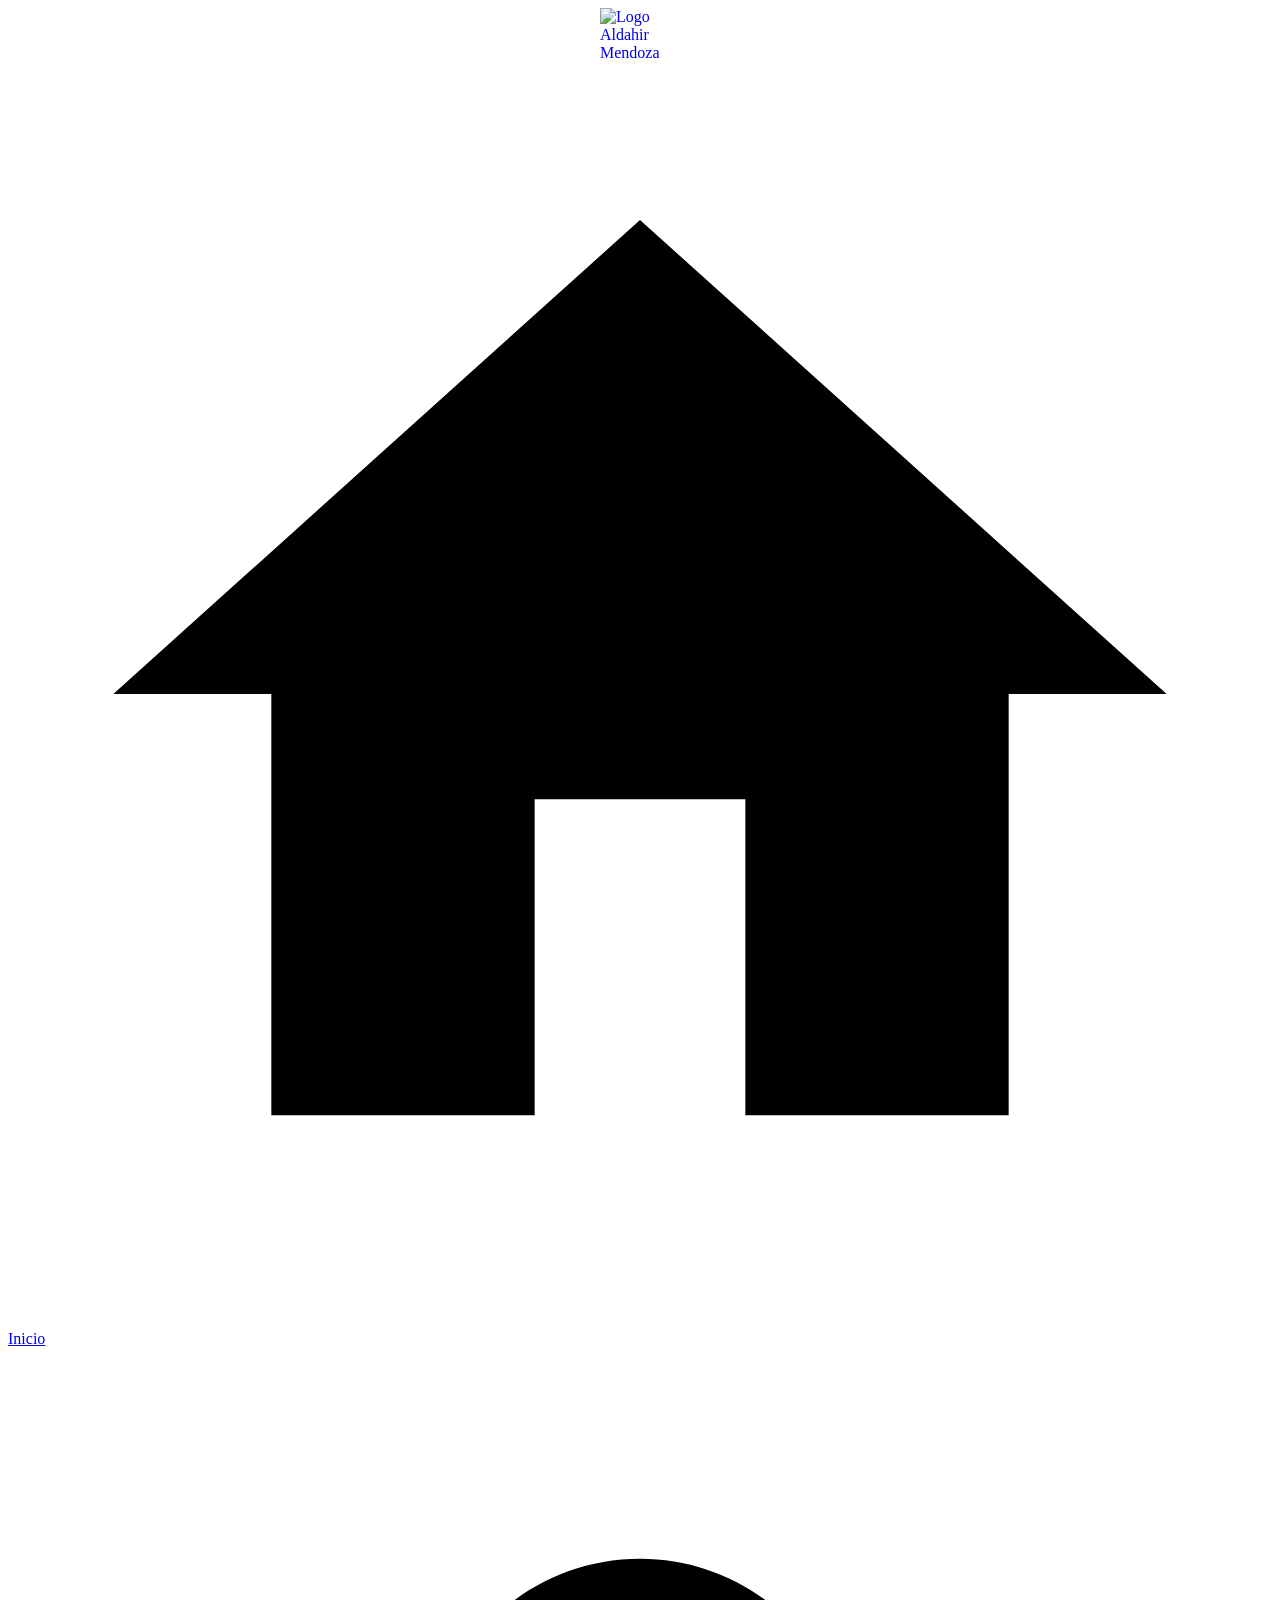
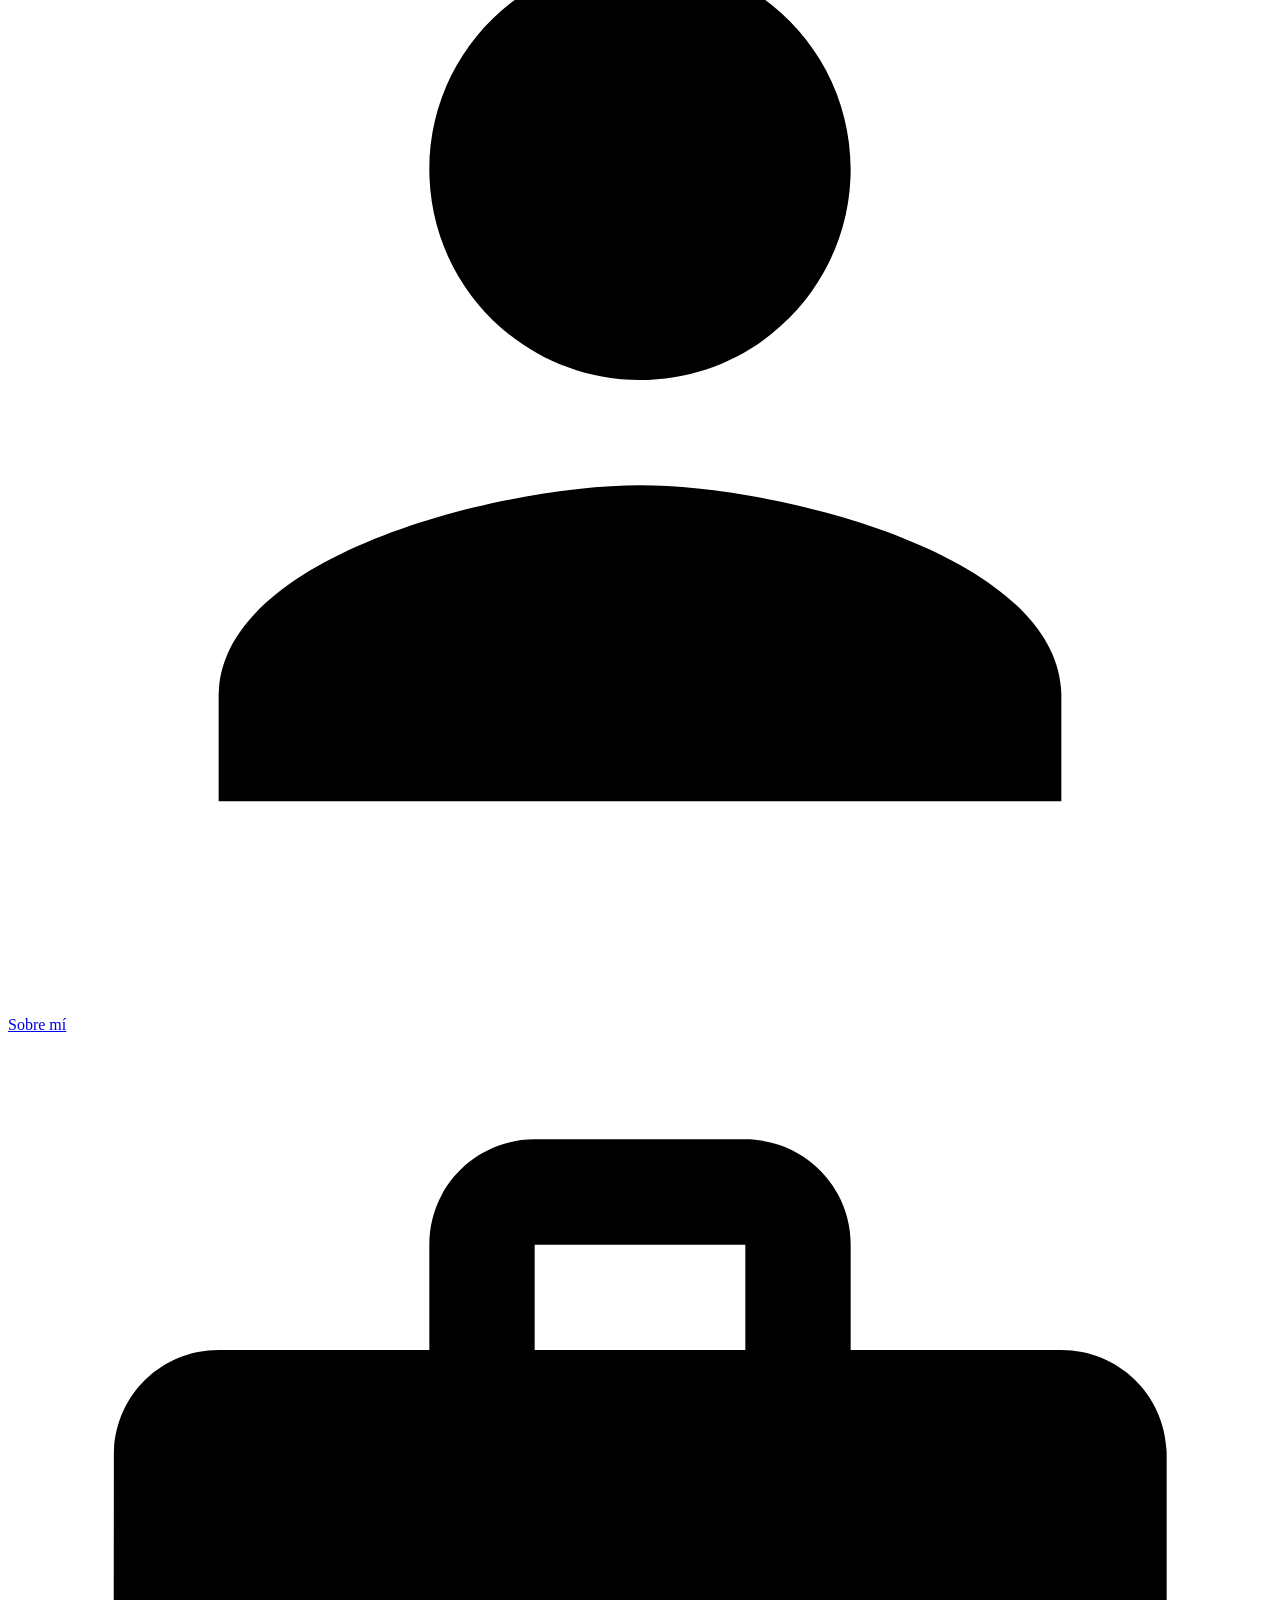
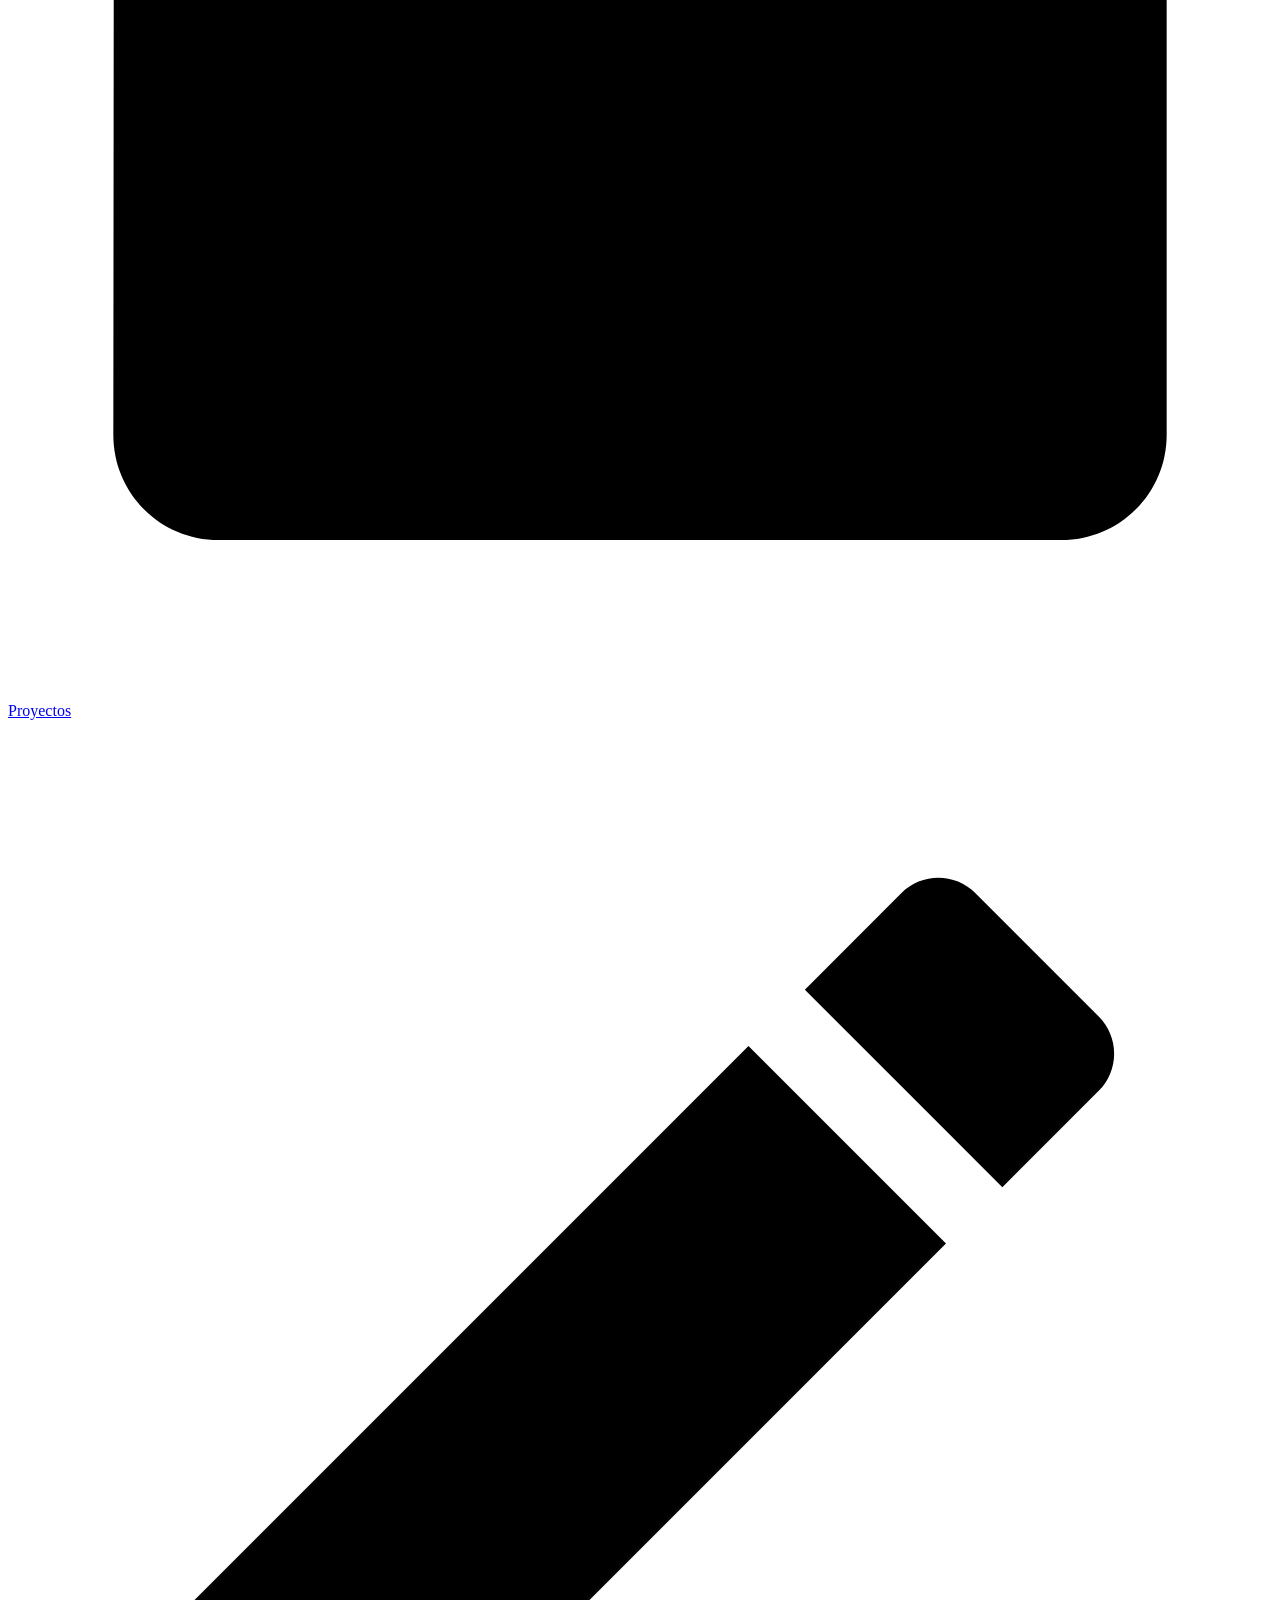
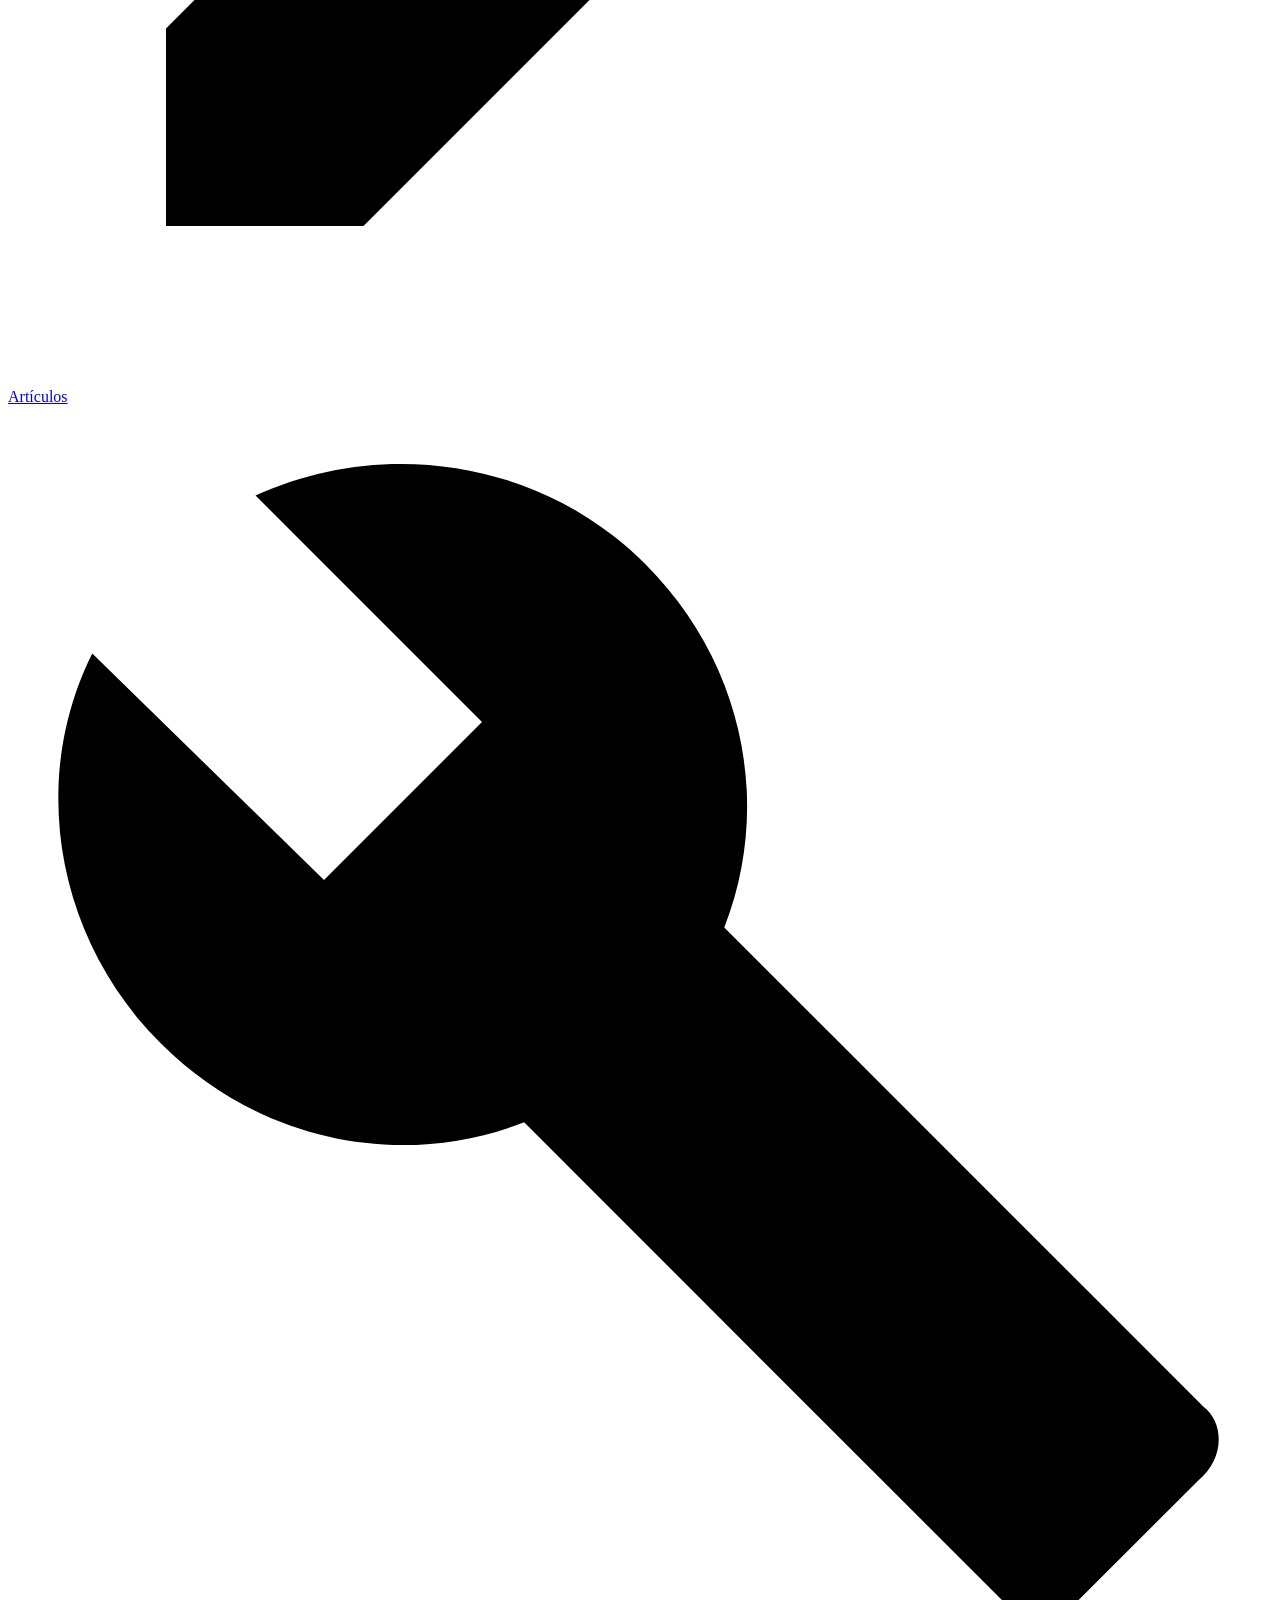
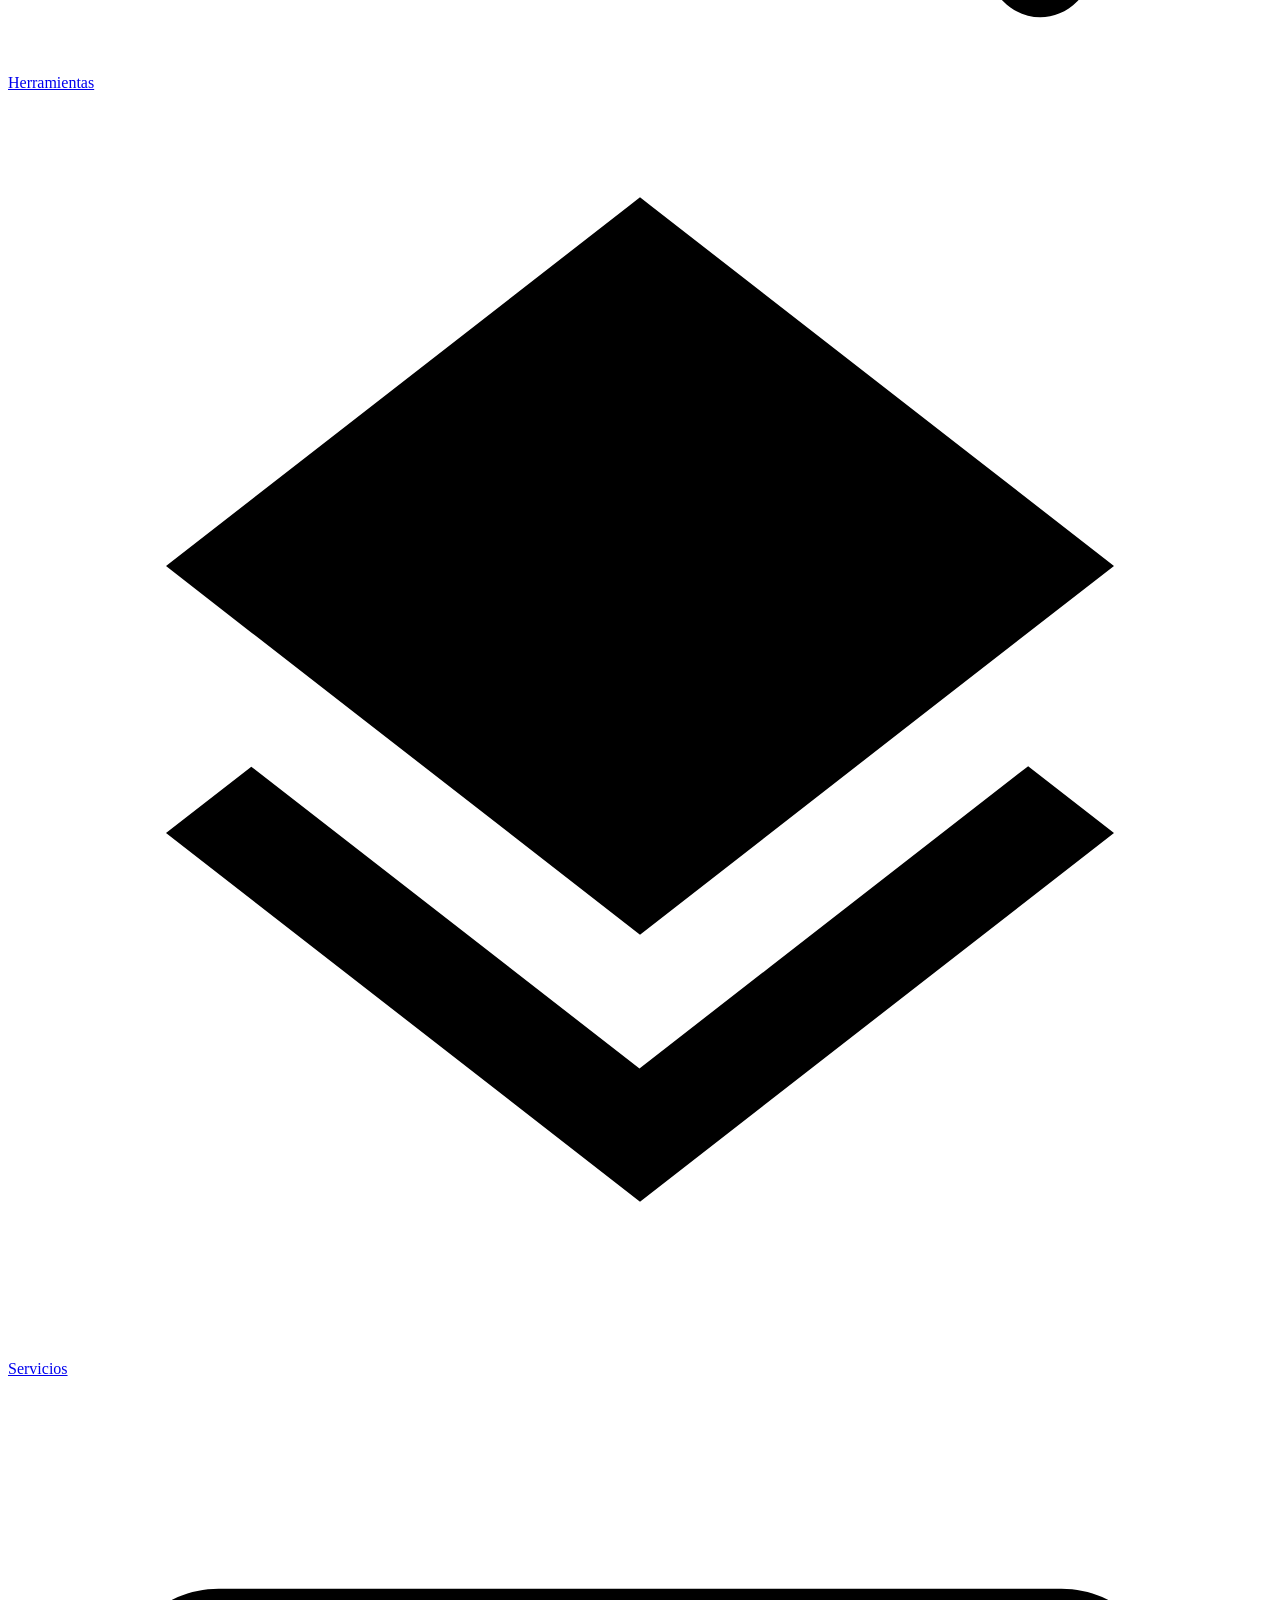
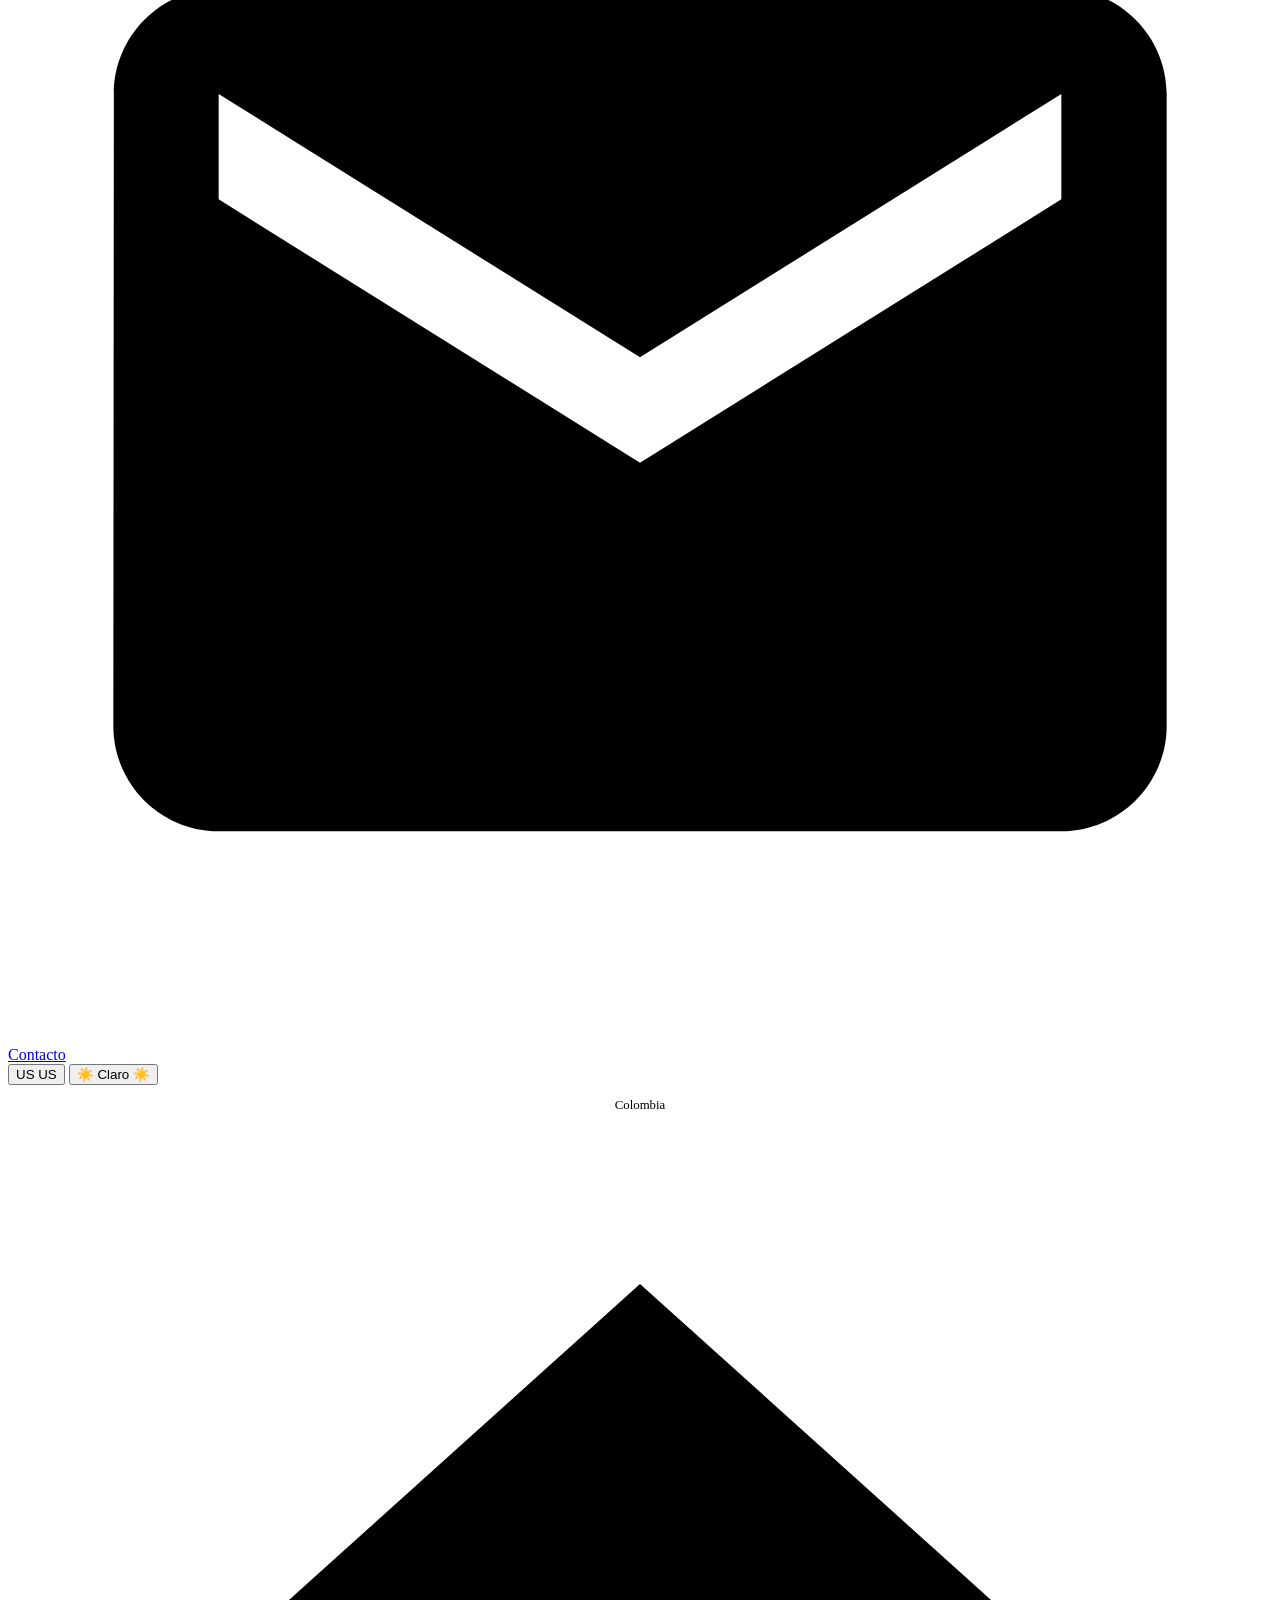
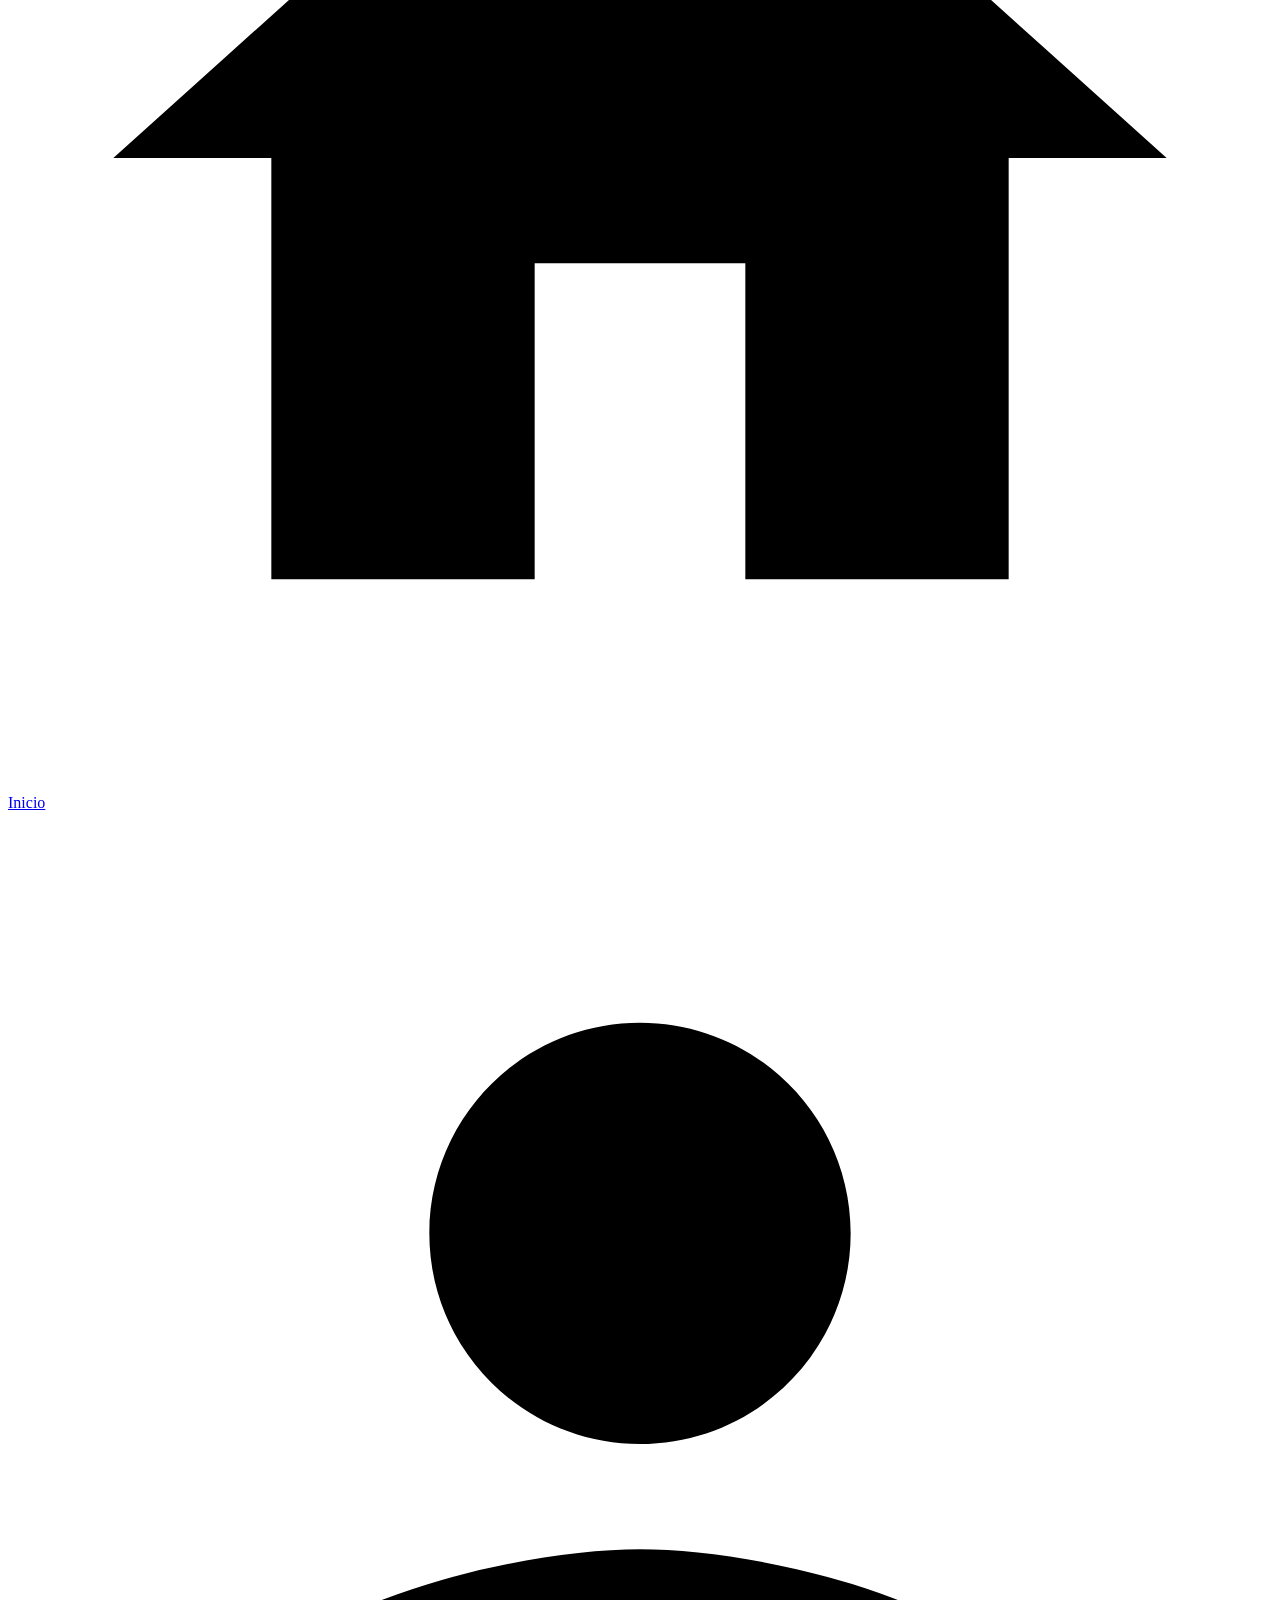
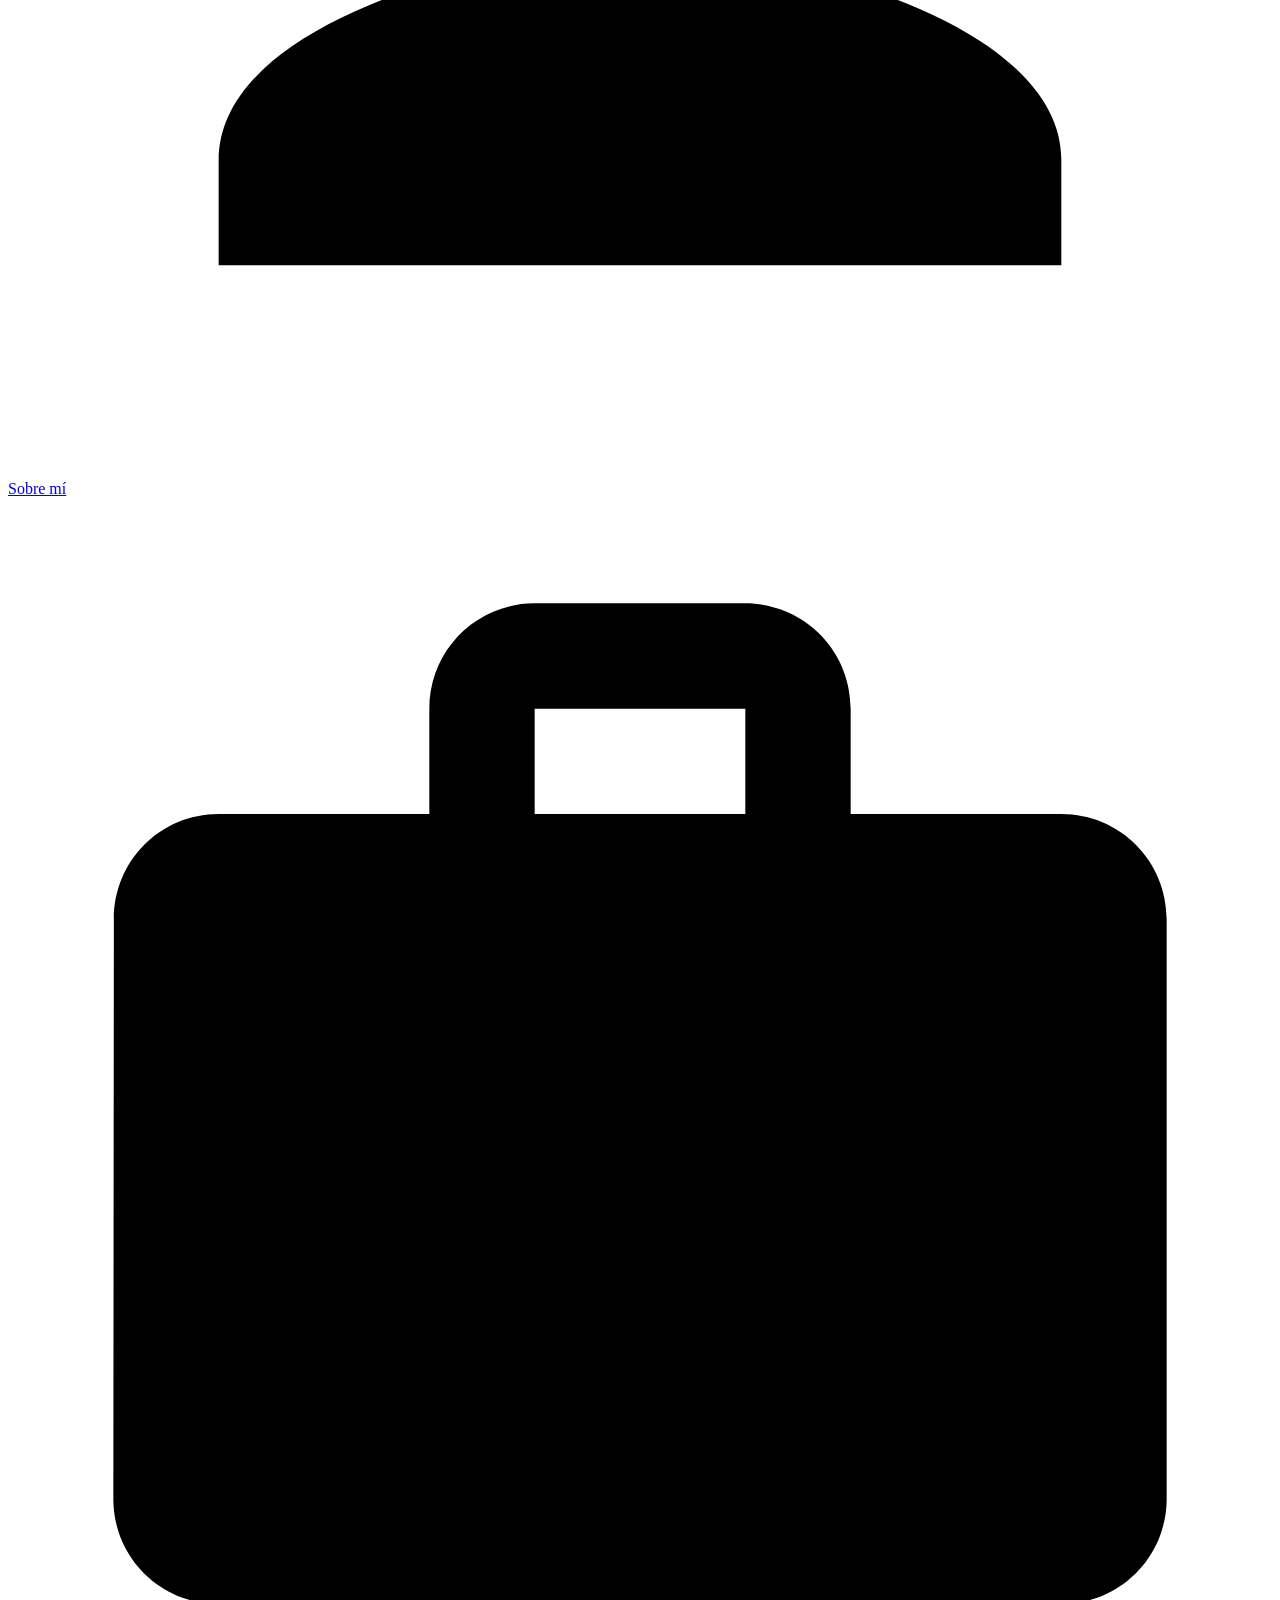
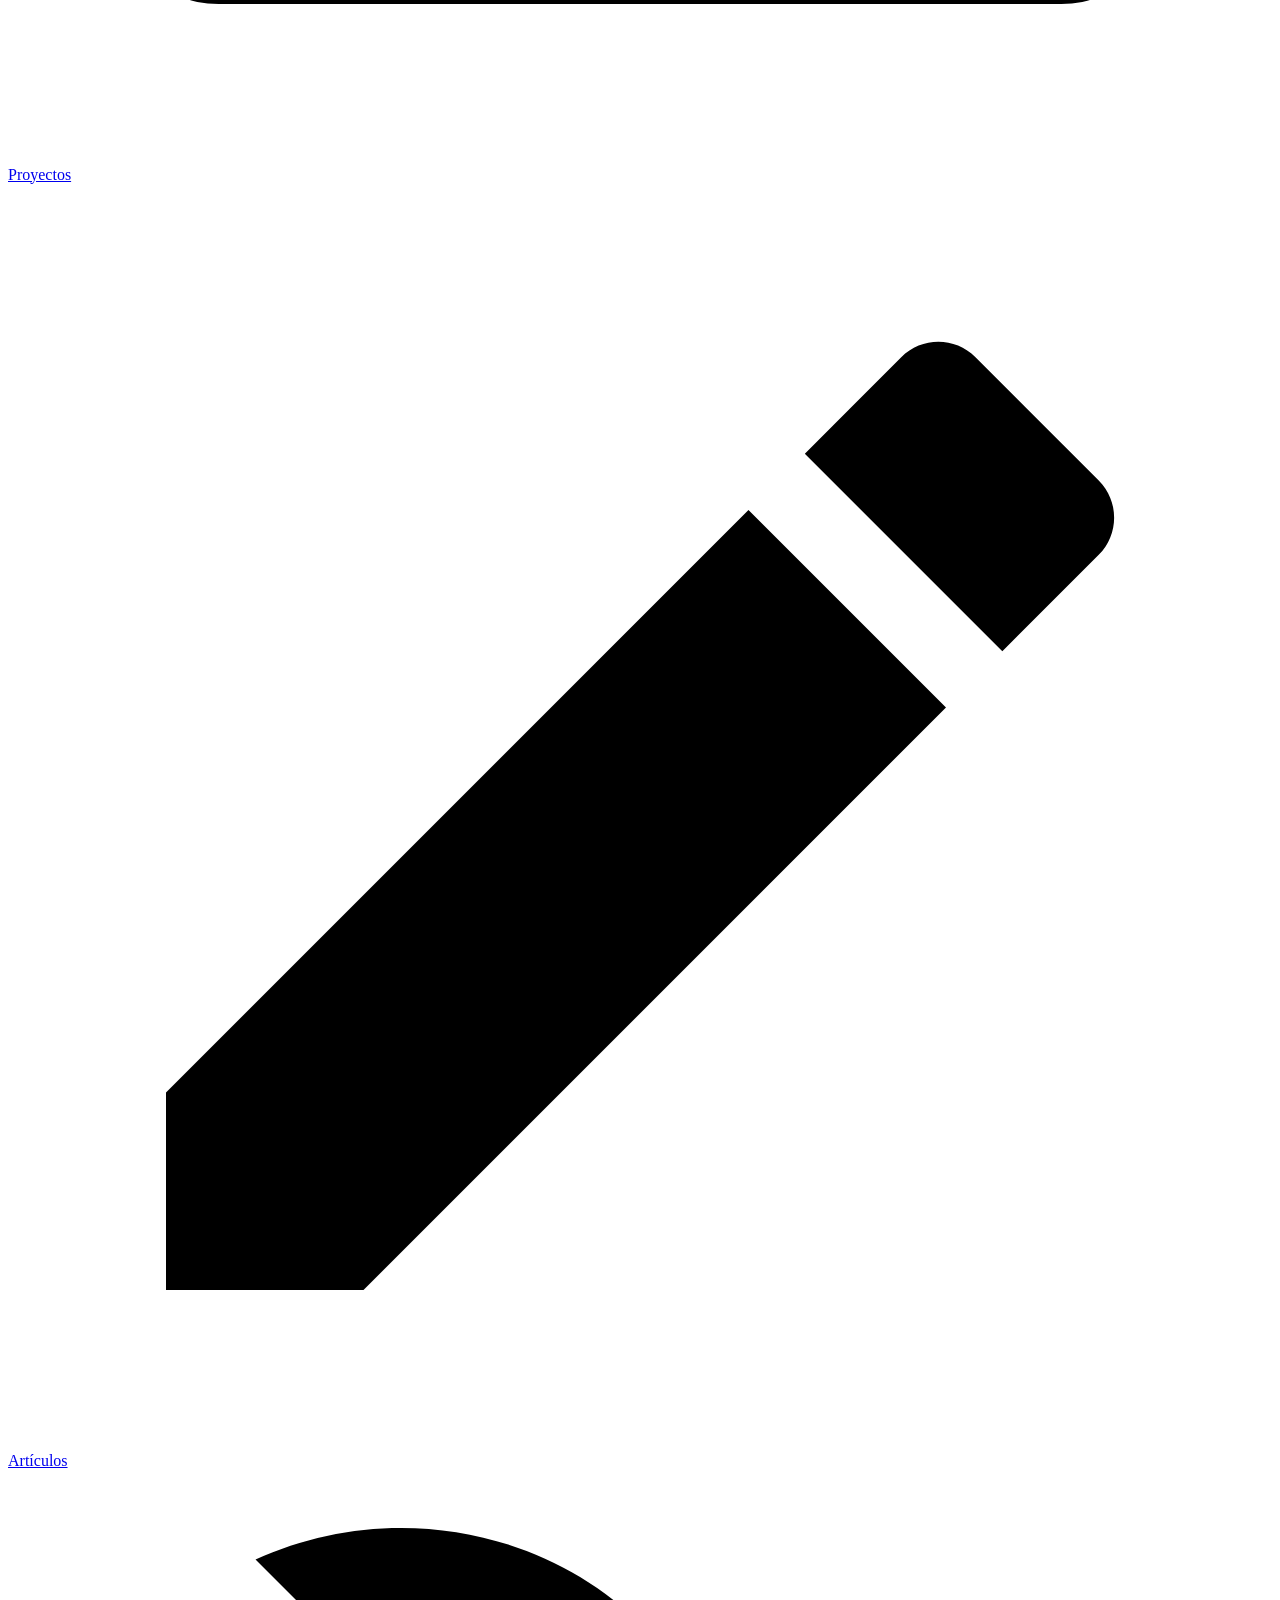
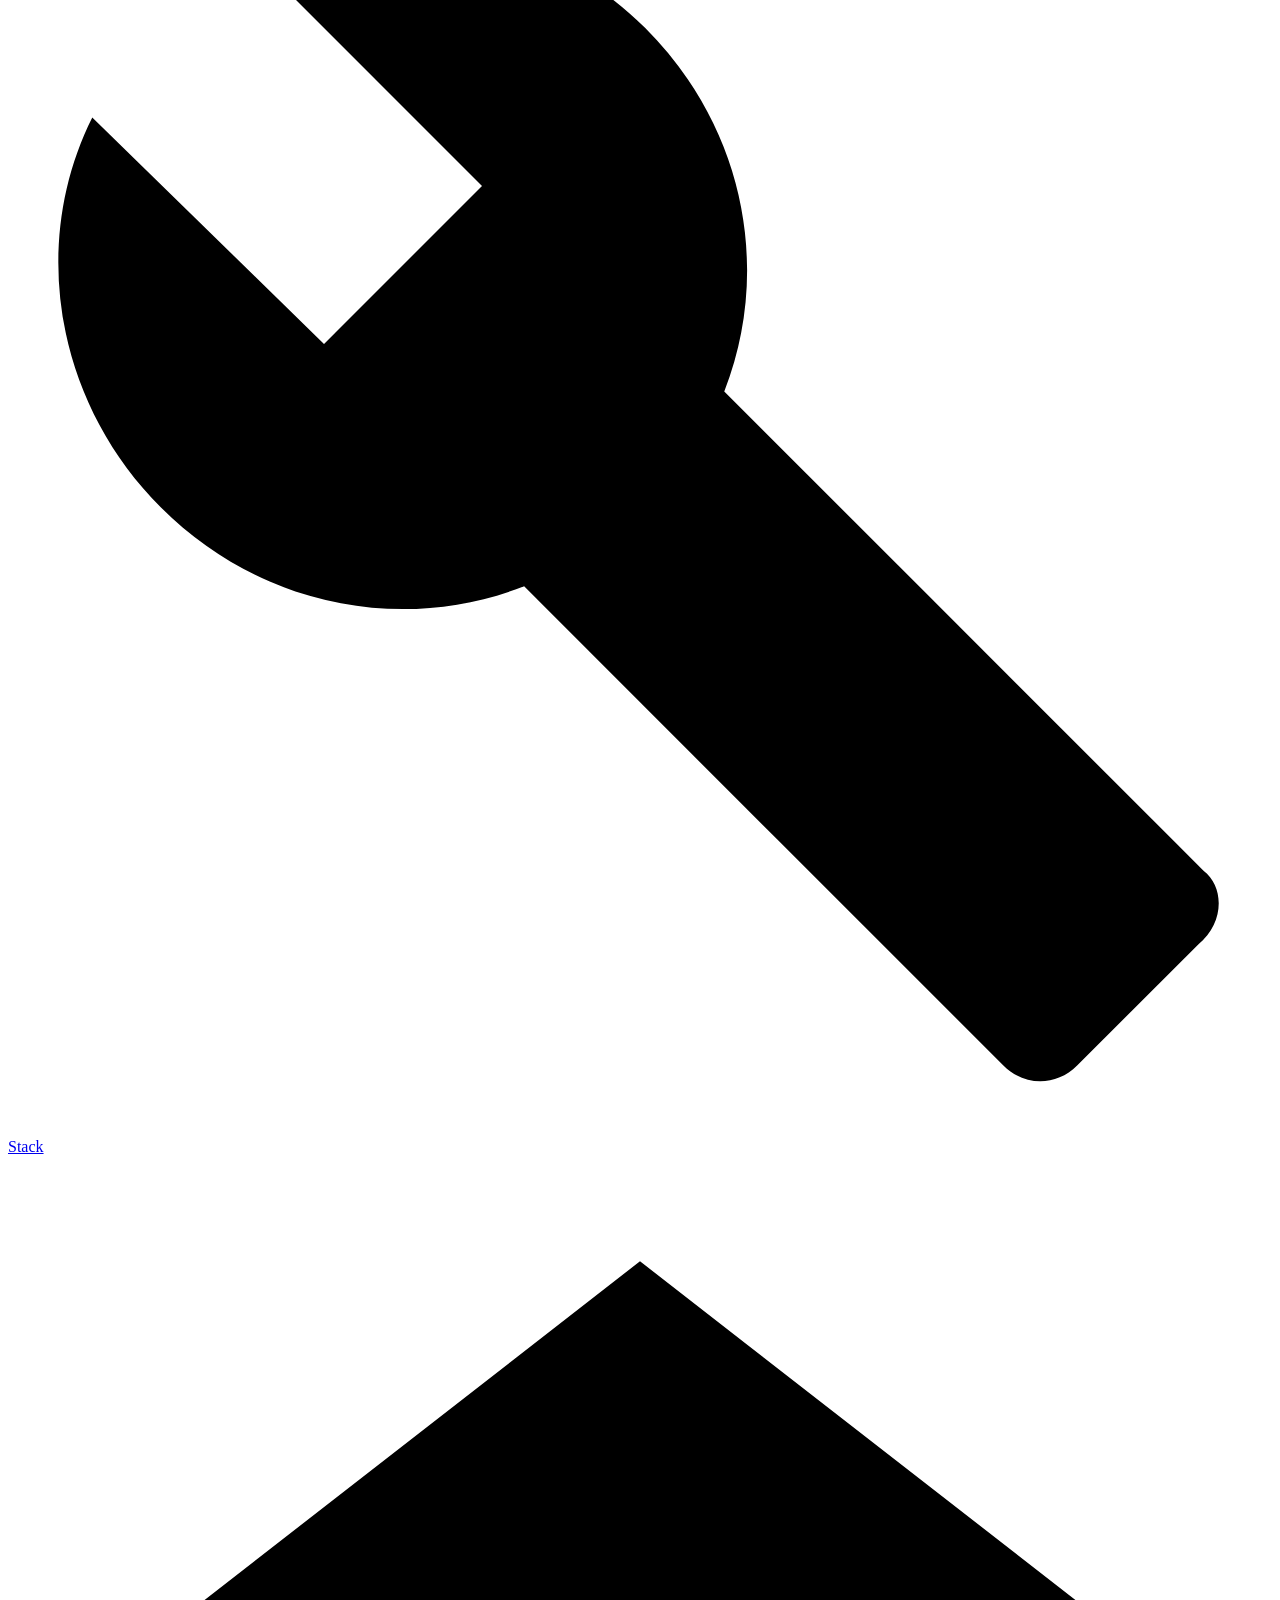
==== index.html @ 6bdc294b "Add files via upload" ====
<!DOCTYPE html>
<html lang="es">
<head>
    <meta charset="UTF-8">
    <meta name="viewport" content="width=device-width, initial-scale=1.0">
    <title>Aldahir Mendoza | Data Analyst</title>
    <link rel="icon" type="image/png" href="assets/images/LOGO_PROFESIONAL_Blanco.png">
    <link href="https://fonts.googleapis.com/css2?family=Inter:wght@400;500;600;800&display=swap" rel="stylesheet">
    <link rel="stylesheet" href="assets/css/main.css">
</head>
<body id="body-index">

    <script>
        if (localStorage.getItem('theme') === 'light') {
            document.body.classList.add('light-mode');
        }
    </script>

    <aside class="sidebar">
        <!-- Contenedor del Logo (PC y Móvil) -->
        <div class="profile-info">
            <!-- 1. Logo para la barra lateral (Computadora) -->
            <a href="index.html" class="desktop-header" style="display: block; text-decoration: none;">
                <!-- FÍJATE EN LA CLASE "site-logo" QUE AGREGUÉ AQUÍ ABAJO -->
                <img src="assets/images/LOGO_PROFESIONAL_Blanco.png" alt="Logo Aldahir Mendoza" class="site-logo" style="width: 100%; max-width: 80px; height: auto; margin: 0 auto; display: block;">
            </a>
            
            <!-- 2. Logo centrado para la barra superior (Celulares) -->
            <a href="index.html" class="show-mobile mobile-logo-link" style="display: none;">
                <!-- Y TAMBIÉN LA AGREGUÉ AQUÍ ABAJO -->
                <img src="assets/images/LOGO_PROFESIONAL_Blanco.png" alt="Logo Celular" class="site-logo" style="height: 40px; width: auto; object-fit: contain;">
            </a>
        </div>
        
        <!-- Título de la sección actual (Celulares) - Se mueve fuera de profile-info -->
        <h1 class="mobile-header show-mobile" style="display: none; margin: 0; font-size: 1.2rem; flex: 1; text-align: left; padding-left: 15px;"></h1>
        
        <nav class="nav-menu">
            <a href="index.html" class="active tooltip-container">
                <svg viewBox="0 0 24 24"><path d="M10 20v-6h4v6h5v-8h3L12 3 2 12h3v8z"/></svg>
                <span class="tooltip-text" data-i18n="nav_home">Inicio</span>
            </a>
            <a href="about.html" class="tooltip-container">
                <svg viewBox="0 0 24 24"><path d="M12 12c2.21 0 4-1.79 4-4s-1.79-4-4-4-4 1.79-4 4 1.79 4 4 4zm0 2c-2.67 0-8 1.34-8 4v2h16v-2c0-2.66-5.33-4-8-4z"/></svg>
                <span class="tooltip-text" data-i18n="nav_about">Sobre mí</span>
            </a>
            <a href="projects.html" class="tooltip-container">
                <svg viewBox="0 0 24 24"><path d="M20 6h-4V4c0-1.11-.89-2-2-2h-4c-1.11 0-2 .89-2 2v2H4c-1.11 0-1.99.89-1.99 2L2 19c0 1.11.89 2 2 2h16c1.11 0 2-.89 2-2V8c0-1.11-.89-2-2-2zm-6 0h-4V4h4v2z"/></svg>
                <span class="tooltip-text" data-i18n="nav_projects">Proyectos</span>
            </a>
            <a href="writing.html" class="tooltip-container">
                <svg viewBox="0 0 24 24"><path d="M3 17.25V21h3.75L17.81 9.94l-3.75-3.75L3 17.25zM20.71 7.04c.39-.39.39-1.02 0-1.41l-2.34-2.34c-.39-.39-1.02-.39-1.41 0l-1.83 1.83 3.75 3.75 1.83-1.83z"/></svg>
                <span class="tooltip-text" data-i18n="nav_writing">Artículos</span>
            </a>
            <a href="stack.html" class="tooltip-container">
                <svg viewBox="0 0 24 24"><path d="M22.7 19l-9.1-9.1c.9-2.3.4-5-1.5-6.9-2-2-5-2.4-7.4-1.3L9 6 6 9 1.6 4.7C.4 7.1.9 10.1 2.9 12.1c1.9 1.9 4.6 2.4 6.9 1.5l9.1 9.1c.4.4 1 .4 1.4 0l2.3-2.3c.5-.4.5-1.1.1-1.4z"/></svg>
                <span class="tooltip-text" data-i18n="nav_stack">Herramientas</span>
            </a>
            <a href="services.html" class="tooltip-container">
                <svg viewBox="0 0 24 24"><path d="M11.99 18.54l-7.37-5.73L3 14.07l9 7 9-7-1.63-1.27-7.38 5.74zM12 16l7.36-5.73L21 9l-9-7-9 7 1.63 1.27L12 16z"/></svg>
                <span class="tooltip-text" data-i18n="nav_services">Servicios</span>
            </a>
            <a href="contact.html" class="tooltip-container">
                <svg viewBox="0 0 24 24"><path d="M20 4H4c-1.1 0-1.99.9-1.99 2L2 18c0 1.1.9 2 2 2h16c1.1 0 2-.9 2-2V6c0-1.1-.9-2-2-2zm0 4l-8 5-8-5V6l8 5 8-5v2z"/></svg>
                <span class="tooltip-text" data-i18n="nav_contact">Contacto</span>
            </a>
        </nav>

        <div class="footer-sidebar">
            <div class="controls">
                <button class="action-btn show-mobile" id="burgerBtn" style="display: none !important;">
                    <svg viewBox="0 0 24 24"><path d="M3 18h18v-2H3v2zm0-5h18v-2H3v2zm0-7v2h18V6H3z"/></svg>
                </button>
                <button class="action-btn" id="langBtn">
                    <span class="hide-mobile" id="langTextDesktop">US</span>
                    <span class="show-mobile" id="langTextMobile">US</span>
                </button>
                <button class="action-btn" id="themeBtn">
                    <span class="hide-mobile" id="themeTextDesktop">☀️ Claro</span>
                    <span class="show-mobile" id="themeTextMobile">☀️</span>
                </button>
            </div>
            <p style="color: var(--text-muted); font-size: 0.8rem; text-align: center;">Colombia</p>
        </div>
    </aside>

    <nav class="bottom-nav-bar">
        <a href="index.html" class="bottom-nav-item active">
            <svg viewBox="0 0 24 24"><path d="M10 20v-6h4v6h5v-8h3L12 3 2 12h3v8z"/></svg>
            <span data-i18n="nav_home">Inicio</span>
        </a>
        <a href="about.html" class="bottom-nav-item">
            <svg viewBox="0 0 24 24"><path d="M12 12c2.21 0 4-1.79 4-4s-1.79-4-4-4-4 1.79-4 4 1.79 4 4 4zm0 2c-2.67 0-8 1.34-8 4v2h16v-2c0-2.66-5.33-4-8-4z"/></svg>
            <span data-i18n="nav_about">Sobre mí</span>
        </a>
        <a href="projects.html" class="bottom-nav-item">
            <svg viewBox="0 0 24 24"><path d="M20 6h-4V4c0-1.11-.89-2-2-2h-4c-1.11 0-2 .89-2 2v2H4c-1.11 0-1.99.89-1.99 2L2 19c0 1.11.89 2 2 2h16c1.11 0 2-.89 2-2V8c0-1.11-.89-2-2-2zm-6 0h-4V4h4v2z"/></svg>
            <span data-i18n="nav_projects">Proyectos</span>
        </a>
        <a href="writing.html" class="bottom-nav-item">
            <svg viewBox="0 0 24 24"><path d="M3 17.25V21h3.75L17.81 9.94l-3.75-3.75L3 17.25zM20.71 7.04c.39-.39.39-1.02 0-1.41l-2.34-2.34c-.39-.39-1.02-.39-1.41 0l-1.83 1.83 3.75 3.75 1.83-1.83z"/></svg>
            <span data-i18n="nav_writing">Artículos</span>
        </a>
        <a href="stack.html" class="bottom-nav-item">
            <svg viewBox="0 0 24 24"><path d="M22.7 19l-9.1-9.1c.9-2.3.4-5-1.5-6.9-2-2-5-2.4-7.4-1.3L9 6 6 9 1.6 4.7C.4 7.1.9 10.1 2.9 12.1c1.9 1.9 4.6 2.4 6.9 1.5l9.1 9.1c.4.4 1 .4 1.4 0l2.3-2.3c.5-.4.5-1.1.1-1.4z"/></svg>
            <span data-i18n="nav_stack">Stack</span>
        </a>
        <a href="services.html" class="bottom-nav-item">
            <svg viewBox="0 0 24 24"><path d="M11.99 18.54l-7.37-5.73L3 14.07l9 7 9-7-1.63-1.27-7.38 5.74zM12 16l7.36-5.73L21 9l-9-7-9 7 1.63 1.27L12 16z"/></svg>
            <span data-i18n="nav_services">Servicios</span>
        </a>
        <a href="contact.html" class="bottom-nav-item">
            <svg viewBox="0 0 24 24"><path d="M20 4H4c-1.1 0-1.99.9-1.99 2L2 18c0 1.1.9 2 2 2h16c1.1 0 2-.9 2-2V6c0-1.1-.9-2-2-2zm0 4l-8 5-8-5V6l8 5 8-5v2z"/></svg>
            <span data-i18n="nav_contact">Contacto</span>
        </a>
    </nav>

    <div class="mobile-dropdown-modal" id="mobileModal">
        <h3 id="modalTitle">Submenú</h3>
        <div id="modalListContainer"></div>
    </div>

    <main class="main-content">
        <div class="home-centered-container">
            
            <section class="home-header animate-fade-up delay-1">
                <div class="avatar-container">
                    <img src="assets/images/FotoHV.JPG" alt="Aldahir Mendoza" class="home-avatar">
                </div>
                <h1 class="home-name">Aldahir Mendoza</h1>
                <p class="home-title" data-i18n="role">Data Analyst & Systems Engineer</p>
                <div class="home-status">
                    <span class="status-dot"></span>
                    <span data-i18n="status_available">Disponible para nuevas oportunidades</span>
                </div>
            </section>

            <section class="home-socials animate-fade-up delay-2">
                <a href="https://www.linkedin.com/in/aldahirmendoza/" target="_blank" class="social-icon" title="LinkedIn">
                    <svg viewBox="0 0 24 24"><path d="M19 3a2 2 0 0 1 2 2v14a2 2 0 0 1-2 2H5a2 2 0 0 1-2-2V5a2 2 0 0 1 2-2h14m-.5 15.5v-5.3a3.26 3.26 0 0 0-3.26-3.26c-.85 0-1.84.52-2.32 1.3v-1.11h-2.79v8.37h2.79v-4.93c0-.77.62-1.4 1.39-1.4a1.4 1.4 0 0 1 1.4 1.4v4.93h2.79M6.88 8.56a1.68 1.68 0 0 0 1.68-1.68c0-.93-.75-1.69-1.68-1.69a1.69 1.69 0 0 0-1.69 1.69c0 .93.76 1.68 1.69 1.68m1.39 9.94v-8.37H5.5v8.37h2.77z"/></svg>
                </a>
                <a href="https://github.com/Aldamen" target="_blank" class="social-icon" title="GitHub">
                    <svg viewBox="0 0 24 24"><path d="M12 2A10 10 0 0 0 2 12c0 4.42 2.87 8.17 6.84 9.5.5.08.66-.23.66-.5v-1.69c-2.77.6-3.36-1.34-3.36-1.34-.46-1.16-1.11-1.47-1.11-1.47-.91-.62.07-.6.07-.6 1 .07 1.53 1.03 1.53 1.03.87 1.52 2.34 1.07 2.91.83.09-.65.35-1.09.63-1.34-2.22-.25-4.55-1.11-4.55-4.92 0-1.11.38-2 1.03-2.71-.1-.25-.45-1.29.1-2.64 0 0 .84-.27 2.75 1.02.79-.22 1.63-.33 2.47-.33.83 0 1.68.11 2.47.33 1.91-1.29 2.75-1.02 2.75-1.02.55 1.35.2 2.39.1 2.64.65.71 1.03 1.6 1.03 2.71 0 3.82-2.34 4.66-4.57 4.91.36.31.69.92.69 1.85V21c0 .27.16.59.67.5C19.14 20.16 22 16.42 22 12A10 10 0 0 0 12 2z"/></svg>
                </a>
            </section>

            <section class="home-actions animate-fade-up delay-3">
                <a href="contact.html" class="home-btn btn-primary" data-i18n="home_contact_me">Contact me</a>
                <a href="assets/anexos/CV_MendozaAldahir_B.pdf" target="_blank" class="home-btn btn-secondary" data-i18n="home_view_cv">Download CV</a>
            </section>

            <section class="home-about-clean animate-fade-up delay-4">
                <div class="about-clean-header">
                    <h3 data-i18n="about_title">Sobre Mí</h3>
                    <p class="home-location">Colombia</p>
                </div>
                <p class="home-description-short" data-i18n="home_desc_bento">
                    Ingeniero de Sistemas de 26 años especializado en el análisis profundo de datos y el modelado estadístico. Me dedico a identificar patrones estratégicos y simular escenarios complejos, con el firme propósito de transformar grandes volúmenes de información en decisiones de negocio altamente precisas y fundamentadas.
                </p>
                <a href="about.html" class="home-link-more" data-i18n="read_more_about">Read more about me →</a>
            </section>

            <section class="home-featured-grid animate-fade-up delay-5">
                <div class="bento featured-card">
                    <div class="featured-header">
                        <span class="featured-icon">💼</span>
                        <h3 data-i18n="nav_projects">Proyectos</h3>
                    </div>
                    <!-- IMAGEN DEL PROYECTO 1 -->
                    <div class="featured-project-preview" style="background: url('assets/images/proyecto1.png') center/cover no-repeat;"></div>
                    <h4>Modelo Probabilístico y Análisis de Riesgo</h4>
                    <p data-i18n="featured_p1_desc">Simulación de costos con Python y Excel para optimizar la toma de decisiones.</p>
                    <a href="projects.html" class="home-link-more" data-i18n="explore_work">Explore work →</a>
                </div>

                <div class="bento featured-card">
                    <div class="featured-header">
                        <span class="featured-icon">📝</span>
                        <h3 data-i18n="nav_writing">Artículos</h3>
                    </div>
                    <!-- IMAGEN DEL ARTÍCULO 1 -->
                    <div class="featured-article-preview" style="background: url('assets/images/IOS-PC.PNG') center/cover no-repeat;"></div>
                    <h4>Transfiere archivos de iOS a Windows</h4>
                    <p data-i18n="featured_a1_desc">Configura una carpeta compartida (SMB) para pasar Gigas de datos a máxima velocidad.</p>
                    <a href="writing.html" class="home-link-more" data-i18n="read_articles">Read articles →</a>
                </div>
            </section>
            
            <footer class="site-footer animate-fade-up delay-6">
                <p>© 2026 RiverAxe by <a href="https://github.com/Aldamen" target="_blank">@aldamen</a></p>
            </footer>

        </div>
    </main>

    <script src="assets/js/main.js"></script>
</body>
</html>
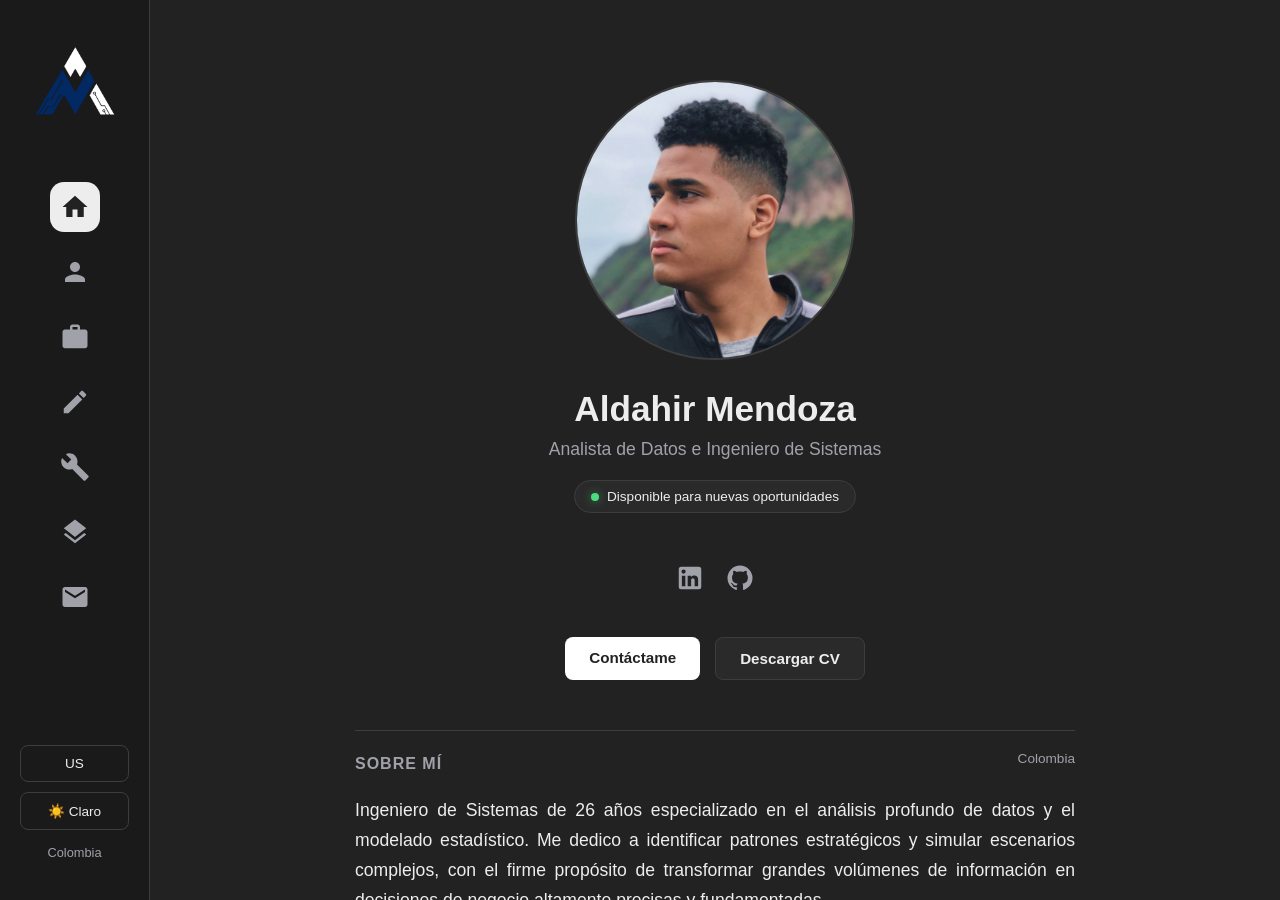
==== commit 6963a738: "Update index.html" ====
--- a/index.html
+++ b/index.html
@@ -125,7 +125,7 @@
             
             <section class="home-header animate-fade-up delay-1">
                 <div class="avatar-container">
-                    <img src="assets/images/FotoHV.JPG" alt="Aldahir Mendoza" class="home-avatar">
+                    <img src="assets/images/FotoHV.jpg" alt="Aldahir Mendoza" class="home-avatar">
                 </div>
                 <h1 class="home-name">Aldahir Mendoza</h1>
                 <p class="home-title" data-i18n="role">Data Analyst & Systems Engineer</p>
@@ -195,4 +195,4 @@
 
     <script src="assets/js/main.js"></script>
 </body>
-</html>+</html>
--- a/assets/css/main.css
+++ b/assets/css/main.css
@@ -0,0 +1,1459 @@
+:root {
+    --bg-main: #222222;
+    --bg-sidebar: #1a1a1a;
+    --card-bg: #2a2a2a;
+    --card-hover: #333333;
+    --border-color: #3d3d3d;
+    --text-main: #ededed;
+    --text-muted: #a1a1aa;
+    --accent-color: #ffffff;
+}
+
+body.light-mode {
+    --bg-main: #f5f5f5;
+    --bg-sidebar: #ffffff;
+    --card-bg: #ffffff;
+    --card-hover: #f0f0f0;
+    --border-color: #e5e5e5;
+    --text-main: #171717;
+    --text-muted: #52525b;
+    --accent-color: #000000;
+}
+
+* {
+    margin: 0;
+    padding: 0;
+    box-sizing: border-box;
+    font-family: 'Inter', sans-serif;
+}
+
+body {
+    background-color: var(--bg-main);
+    color: var(--text-main);
+    display: flex;
+    height: 100vh;
+    overflow: hidden;
+    /* Eliminamos transiciones globales para evitar parpadeos */
+}
+
+/* Ocultar elementos de móvil por defecto */
+.mobile-header {
+    display: none !important;
+}
+
+/* --- MENÚ LATERAL ESCRITORIO --- */
+.sidebar {
+    width: 150px;
+    min-width: 150px;
+    border-right: 1px solid var(--border-color);
+    padding: 40px 20px;
+    display: flex;
+    flex-direction: column;
+    justify-content: space-between;
+    background-color: var(--bg-sidebar);
+    z-index: 10;
+}
+
+.profile-info {
+    text-align: center;
+}
+
+.profile-info h1 {
+    font-size: 1.3rem;
+    margin-bottom: 5px;
+    color: var(--text-main);
+    line-height: 1.2;
+}
+
+.profile-info p {
+    color: var(--text-muted);
+    font-size: 0.8rem;
+    margin-bottom: 0px;
+}
+
+.nav-menu {
+    display: flex;
+    flex-direction: column;
+    gap: 15px;
+    align-items: center;
+    margin: auto 0;
+}
+
+.tooltip-container {
+    position: relative;
+    display: flex;
+    justify-content: center;
+    align-items: center;
+    width: 50px;
+    height: 50px;
+    border-radius: 14px;
+    color: var(--text-muted);
+    text-decoration: none;
+    transition: all 0.3s ease;
+    cursor: pointer;
+}
+
+.tooltip-container svg {
+    width: 30px;
+    height: 30px;
+    fill: currentColor;
+}
+
+.tooltip-container:hover {
+    color: var(--text-main);
+    background-color: var(--card-bg);
+}
+
+.tooltip-container.active {
+    color: var(--bg-main);
+    background-color: var(--text-main);
+    pointer-events: none;
+    /* ¡ESTA ES LA MAGIA! Ignora los clics */
+}
+
+.tooltip-text {
+    position: absolute;
+    left: 65px;
+    background-color: var(--text-main);
+    color: var(--bg-main);
+    padding: 6px 12px;
+    border-radius: 6px;
+    font-size: 0.85rem;
+    font-weight: 600;
+    opacity: 0;
+    pointer-events: none;
+    transform: translateX(-10px);
+    transition: all 0.3s ease;
+    white-space: nowrap;
+    z-index: 100;
+}
+
+.tooltip-container:hover .tooltip-text {
+    opacity: 1;
+    transform: translateX(0);
+}
+
+.footer-sidebar {
+    margin-top: auto;
+}
+
+.controls {
+    display: flex;
+    flex-direction: column;
+    gap: 10px;
+    margin-bottom: 15px;
+}
+
+.action-btn {
+    background-color: transparent;
+    border: 1px solid var(--border-color);
+    color: var(--text-main);
+    padding: 10px;
+    border-radius: 8px;
+    cursor: pointer;
+    font-weight: 500;
+    font-size: 0.85rem;
+    transition: all 0.3s ease;
+    display: flex;
+    align-items: center;
+    justify-content: center;
+}
+
+.action-btn:hover {
+    background-color: var(--border-color);
+}
+
+.hide-mobile {
+    display: inline-block;
+}
+
+.show-mobile {
+    display: none !important;
+}
+
+/* --- ELEMENTOS MÓVILES OCULTOS EN PC --- */
+.bottom-nav-bar {
+    display: none;
+}
+
+.mobile-dropdown-modal {
+    display: none;
+}
+
+/* --- CONTENIDO PRINCIPAL --- */
+.main-content {
+    flex: 1;
+    position: relative;
+    overflow: hidden;
+}
+
+.page-section {
+    height: 100%;
+    padding: 60px 80px;
+    overflow-y: auto;
+    display: flex;
+    flex-direction: column;
+    justify-content: center;
+}
+
+#projects,
+#writing {
+    justify-content: flex-start;
+    padding: 0;
+}
+
+.fade-content {
+    animation: fadeDetail 1s cubic-bezier(0.16, 1, 0.3, 1) forwards;
+}
+
+@keyframes fadeDetail {
+    from {
+        opacity: 0;
+        transform: translateY(20px);
+    }
+
+    to {
+        opacity: 1;
+        transform: translateY(0);
+    }
+}
+
+h2 {
+    font-size: 3rem;
+    margin-bottom: 20px;
+    letter-spacing: -1px;
+    color: var(--text-main);
+}
+
+p.section-desc {
+    color: var(--text-muted);
+    font-size: 1.1rem;
+    line-height: 1.6;
+    margin-bottom: 40px;
+    max-width: 650px;
+}
+
+/* Layout Split-Pane Escritorio */
+.split-layout {
+    display: flex;
+    width: 100%;
+    height: 100%;
+}
+
+.split-sidebar {
+    width: 350px;
+    border-right: 1px solid var(--border-color);
+    padding: 40px 20px;
+    overflow-y: auto;
+    background-color: var(--bg-sidebar);
+}
+
+.split-sidebar h3 {
+    font-size: 0.85rem;
+    text-transform: uppercase;
+    letter-spacing: 1px;
+    color: var(--text-muted);
+    margin-bottom: 15px;
+    padding-left: 10px;
+}
+
+.list-item {
+    padding: 15px;
+    border-radius: 12px;
+    cursor: pointer;
+    margin-bottom: 10px;
+    border: 1px solid transparent;
+    transition: all 0.3s ease;
+}
+
+.list-item:hover {
+    background-color: var(--card-hover);
+}
+
+.list-item.active { 
+    background-color: var(--card-bg); 
+    border-color: var(--border-color); 
+    pointer-events: none; /* Evita que se pueda hacer clic de nuevo */
+    cursor: default;      /* Quita la manito de enlace */
+}
+
+.list-item h4 {
+    font-size: 1rem;
+    color: var(--text-main);
+    margin-bottom: 5px;
+}
+
+.list-item p {
+    font-size: 0.8rem;
+    color: var(--text-muted);
+    line-height: 1.4;
+}
+
+.split-detail-area {
+    flex: 1;
+    padding: 60px 80px;
+    overflow-y: auto;
+    display: flex;
+    /* NUEVO */
+    flex-direction: column;
+    /* NUEVO */
+}
+
+.hero-img {
+    width: 100%;
+    
+    /* ESTAS TRES LÍNEAS SON EL ESCUDO CONTRA EL COLAPSO */
+    height: 220px !important;
+    min-height: 220px !important; /* Obliga al navegador a respetar la altura */
+    flex-shrink: 0 !important;    /* Le prohíbe encogerse cuando hay mucho contenido abajo */
+    
+    margin-bottom: 25px;
+    border-radius: 12px;
+    background-size: cover !important;
+    background-position: center !important;
+    background-repeat: no-repeat !important;
+}
+
+.metadata-grid {
+    display: grid;
+    /* El auto-fit permite que se acomoden 3 o 4 columnas perfectamente */
+    grid-template-columns: repeat(auto-fit, minmax(130px, 1fr));
+    gap: 20px;
+    margin-top: 30px;
+    margin-bottom: 40px;
+    padding-bottom: 30px;
+    border-bottom: 1px solid var(--border-color);
+}
+
+.meta-item span {
+    display: block;
+    font-size: 0.8rem;
+    color: var(--text-muted);
+    margin-bottom: 5px;
+}
+
+.meta-item strong {
+    font-size: 0.95rem;
+    color: var(--text-main);
+}
+
+.split-detail-area p {
+    font-size: 1.05rem;
+    color: var(--text-muted);
+    line-height: 1.8;
+    margin-bottom: 20px;
+}
+
+.bento-grid {
+    display: grid;
+    grid-template-columns: repeat(auto-fit, minmax(250px, 1fr));
+    gap: 20px;
+}
+
+.card {
+    background-color: var(--card-bg);
+    border: 1px solid var(--border-color);
+    border-radius: 16px;
+    padding: 30px;
+}
+
+.stack-list {
+    list-style: none;
+    margin-top: 15px;
+}
+
+.stack-list li {
+    color: var(--text-muted);
+    font-size: 0.95rem;
+    margin-bottom: 10px;
+    display: flex;
+    align-items: center;
+    gap: 8px;
+}
+
+.stack-list li::before {
+    content: "▹";
+    color: var(--text-main);
+}
+
+
+/* =========================================
+ESTILOS ESPECÍFICOS DEL HOME (INDEX.HTML)
+   ========================================= */
+
+/* 1. Resetear el contenedor principal del Home para que tenga scroll normal */
+/* Reemplaza la regla existente por esta: */
+#body-index .main-content,
+#body-about .main-content,
+#body-stack .main-content,
+#body-contact .main-content {
+    display: block;
+    overflow-y: auto;
+    height: 100vh;
+    padding: 0;
+}
+
+/* 2. Contenedor centrado con ancho máximo (como en la imagen) */
+.home-centered-container {
+    max-width: 760px;
+    margin: 0 auto;
+    padding: 80px 20px;
+    display: flex;
+    flex-direction: column;
+    gap: 40px;
+    min-height: 100%;
+    /* NUEVO: Ocupa toda la altura */
+}
+
+/* 3. Estilos de la Cabecera (Avatar, Nombre) */
+.home-header {
+    text-align: center;
+    margin-bottom: 20px;
+}
+
+.avatar-container {
+    margin-bottom: 25px;
+}
+
+.home-avatar {
+    width: 280px;
+    height: 280px;
+    /* Antes era 100px */
+    border-radius: 50%;
+    object-fit: cover;
+    border: 2px solid var(--border-color);
+}
+
+.home-name {
+    font-size: 2.2rem;
+    margin-bottom: 10px;
+}
+
+.home-title {
+    color: var(--text-muted);
+    font-size: 1.1rem;
+    font-weight: 500;
+    margin-bottom: 20px;
+}
+
+.home-status {
+    display: inline-flex;
+    align-items: center;
+    gap: 8px;
+    background-color: var(--card-bg);
+    border: 1px solid var(--border-color);
+    padding: 8px 16px;
+    border-radius: 30px;
+    color: var(--text-main);
+    font-size: 0.85rem;
+    font-weight: 500;
+}
+
+.status-dot {
+    width: 8px;
+    height: 8px;
+    border-radius: 50%;
+    background-color: #4ade80;
+    /* Color verde disponible */
+    box-shadow: 0 0 10px rgba(74, 222, 128, 0.5);
+}
+
+/* 4. Enlaces Sociales */
+.home-socials {
+    display: flex;
+    justify-content: center;
+    gap: 20px;
+    margin-top: -10px;
+}
+
+.social-icon {
+    color: var(--text-muted);
+    text-decoration: none;
+    transition: all 0.3s ease;
+}
+
+.social-icon svg {
+    width: 30px;
+    height: 30px;
+    /* Antes era 22px */
+    fill: currentColor;
+}
+
+.social-icon:hover {
+    color: var(--text-main);
+    transform: translateY(-2px);
+}
+
+/* 5. Botones de Acción */
+.home-actions {
+    display: flex;
+    justify-content: center;
+    gap: 15px;
+}
+
+.home-btn {
+    padding: 12px 24px;
+    border-radius: 8px;
+    text-decoration: none;
+    font-weight: 600;
+    font-size: 0.95rem;
+    transition: all 0.3s ease;
+}
+
+.btn-primary {
+    background-color: var(--accent-color);
+    color: var(--bg-main);
+}
+
+.btn-primary:hover {
+    opacity: 0.9;
+}
+
+.btn-secondary {
+    background-color: var(--card-bg);
+    color: var(--text-main);
+    border: 1px solid var(--border-color);
+}
+
+.btn-secondary:hover {
+    background-color: var(--border-color);
+}
+
+/* 6. Estilos Generales Bento (Tarjetas) */
+.bento {
+    background-color: var(--card-bg);
+    border: 1px solid var(--border-color);
+    border-radius: 16px;
+    padding: 30px;
+}
+
+/* Bento Split (Sobre Mí) */
+.bento-split {
+    display: grid;
+    grid-template-columns: 140px 1fr;
+    gap: 30px;
+}
+
+.bento-side-label h3 {
+    font-size: 0.85rem;
+    text-transform: uppercase;
+    letter-spacing: 1px;
+    color: var(--text-muted);
+}
+
+.home-location {
+    color: var(--text-muted);
+    font-size: 0.85rem;
+    margin-bottom: 10px;
+}
+
+.home-description-short {
+    font-size: 1.1rem;
+    line-height: 1.7;
+    color: var(--text-main);
+    margin-bottom: 20px;
+    text-align: justify;
+    /* <-- ESTA ES LA LÍNEA NUEVA */
+}
+
+.home-link-more {
+    color: var(--text-main);
+    text-decoration: none;
+    font-weight: 600;
+    font-size: 0.9rem;
+    display: inline-block;
+    transition: all 0.3s ease;
+}
+
+.home-link-more:hover {
+    color: var(--accent-color);
+    transform: translateX(3px);
+}
+
+/* Estilos para el Sobre Mí sin recuadro */
+.home-about-clean {
+    padding: 20px 0;
+    /* Un poco de respiro vertical */
+    border-top: 1px solid var(--border-color);
+    /* Línea separadora sutil opcional */
+    margin-top: 10px;
+}
+
+.about-clean-header {
+    display: flex;
+    justify-content: space-between;
+    align-items: center;
+    margin-bottom: 20px;
+}
+
+.about-clean-header h3 {
+    font-size: 1rem;
+    text-transform: uppercase;
+    letter-spacing: 1px;
+    color: var(--text-muted);
+}
+
+/* 7. Grid de Destacados */
+.home-featured-grid {
+    display: grid;
+    grid-template-columns: repeat(2, 1fr);
+    gap: 30px;
+}
+
+.featured-card {
+    display: flex;
+    flex-direction: column;
+    gap: 15px;
+}
+
+.featured-header {
+    display: flex;
+    align-items: center;
+    gap: 10px;
+}
+
+.featured-header h3 {
+    font-size: 1rem;
+    color: var(--text-main);
+}
+
+.featured-project-preview,
+.featured-article-preview {
+    width: 100%;
+    height: 140px;
+    border-radius: 10px;
+    margin-bottom: 5px;
+}
+
+.featured-card h4 {
+    font-size: 1.1rem;
+    color: var(--text-main);
+    margin-top: 5px;
+}
+
+.featured-card p {
+    color: var(--text-muted);
+    font-size: 0.9rem;
+    line-height: 1.5;
+    flex-grow: 1;
+    /* Empuja el enlace hacia abajo */
+}
+
+/* =========================================
+ESTILOS ESPECÍFICOS DEL ABOUT
+   ========================================= */
+.about-centered-container {
+    max-width: 760px;
+    margin: 0 auto;
+    padding: 80px 20px;
+    display: flex;
+    /* NUEVO */
+    flex-direction: column;
+    /* NUEVO */
+    min-height: 100%;
+    /* NUEVO: Empuja el footer al fondo */
+}
+
+.about-header-main {
+    margin-bottom: 50px;
+}
+
+.about-header-main h2 {
+    font-size: 2.2rem;
+    margin-bottom: 5px;
+    color: var(--text-main);
+}
+
+.about-header-main p {
+    font-size: 1.1rem;
+    color: var(--text-muted);
+}
+
+/* El sistema de Grid para separar etiquetas y contenido */
+.about-section {
+    display: grid;
+    grid-template-columns: 100px 1fr;
+    gap: 40px;
+    margin-bottom: 60px;
+}
+
+.about-label {
+    color: var(--text-muted);
+    font-size: 0.95rem;
+    font-weight: 500;
+    padding-top: 5px;
+    /* Alineación visual con el primer párrafo/imagen */
+}
+
+/* La imagen forzada a 4:3 */
+.about-hero-img {
+    width: 100%;
+    aspect-ratio: 4 / 3;
+    /* Esto obliga a la imagen a ser 4:3 sin importar la original */
+    object-fit: cover;
+    border-radius: 12px;
+    margin-bottom: 30px;
+}
+
+/* Textos de la bio */
+.about-text p {
+    color: var(--text-main);
+    font-size: 1.05rem;
+    line-height: 1.7;
+    margin-bottom: 20px;
+    text-align: justify; /* <-- ESTA ES LA LÍNEA NUEVA PARA JUSTIFICAR */
+}
+
+/* Lista tipo línea de tiempo (Experiencia y Educación) */
+/* Lista tipo línea de tiempo (Experiencia y Educación) */
+.timeline-item {
+    display: grid;
+    grid-template-columns: 180px 1fr; /* Aumentamos el espacio de 140px a 180px */
+    gap: 20px;
+    margin-bottom: 25px;
+}
+.timeline-date { 
+    color: var(--text-muted); 
+    font-size: 0.95rem; 
+    white-space: nowrap; /* ¡Esta es la regla mágica que prohíbe el salto de línea! */
+}
+
+.timeline-desc {
+    color: var(--text-main);
+    font-size: 1.05rem;
+    font-weight: 500;
+    line-height: 1.4;
+}
+
+/* Diseño Responsive para el About */
+@media (max-width: 850px) {
+    #body-about .main-content {
+        height: auto;
+        margin-top: 75px;
+    }
+
+    .about-centered-container {
+        padding: 40px 20px;
+    }
+
+    /* En móvil todo se apila en una sola columna */
+    .about-section {
+        grid-template-columns: 1fr;
+        gap: 15px;
+        margin-bottom: 40px;
+    }
+
+    .timeline-item {
+        grid-template-columns: 1fr;
+        gap: 5px;
+        margin-bottom: 20px;
+    }
+}
+
+/* Estilos específicos para el cuerpo del proyecto */
+/* Fuerza la fuente y color en TODO el contenedor del proyecto */
+#projectDetailArea h4, 
+#projectDetailArea ul, 
+#projectDetailArea li,
+#projectDetailArea p {
+    font-family: inherit !important;
+    color: var(--text-main) !important;
+}
+
+/* Subtítulos limpios y alineados al texto */
+#projectDetailArea h4 {
+    font-size: 1.15rem !important;
+    font-weight: bold !important;
+    margin-top: 25px !important;
+    margin-bottom: 10px !important;
+    padding: 0 !important;
+    border: none !important;
+}
+
+/* Listas con viñetas normales y alineadas */
+#projectDetailArea ul {
+    list-style-type: disc !important;
+    padding-left: 20px !important;
+    margin-top: 5px !important;
+    margin-bottom: 20px !important;
+}
+
+/* Elementos de lista exactos al párrafo inicial */
+#projectDetailArea li {
+    font-size: 1.05rem !important;
+    line-height: 1.7 !important;
+    margin-bottom: 10px !important;
+}
+
+/* Si tu plantilla inyecta algún icono raro antes del texto, lo borramos */
+#projectDetailArea li::before {
+    content: none !important;
+    display: none !important;
+}
+
+/* =========================================
+ESTILOS ESPECÍFICOS DEL STACK
+   ========================================= */
+.stack-grid {
+    display: grid;
+    grid-template-columns: repeat(3, 1fr);
+    /* 3 columnas en PC */
+    gap: 20px;
+}
+
+.stack-card {
+    background-color: var(--card-bg);
+    border: 1px solid var(--border-color);
+    border-radius: 16px;
+    padding: 30px 20px;
+    display: flex;
+    flex-direction: column;
+    align-items: flex-start;
+    transition: transform 0.3s ease, background-color 0.3s ease;
+}
+
+.stack-card:hover {
+    background-color: var(--card-hover);
+    transform: translateY(-5px);
+    /* Efecto de elevarse al pasar el mouse */
+}
+
+.stack-icon {
+    height: 60px;
+    margin-bottom: 25px;
+    display: flex;
+    align-items: center;
+}
+
+/* Tamaños de los SVGs dentro de las tarjetas */
+.stack-icon svg {
+    width: 50px;
+    height: 50px;
+}
+
+.stack-pill {
+    font-size: 0.65rem;
+    text-transform: uppercase;
+    letter-spacing: 1px;
+    border: 1px solid var(--border-color);
+    padding: 4px 8px;
+    border-radius: 6px;
+    color: var(--text-muted);
+    margin-bottom: 12px;
+    font-weight: 600;
+}
+
+.stack-name {
+    color: var(--text-main);
+    font-size: 1rem;
+    font-weight: 600;
+    margin: 0;
+}
+
+/* Responsive para el Stack */
+@media (max-width: 850px) {
+    #body-stack .main-content {
+        height: auto;
+        margin-top: 75px;
+    }
+
+    .stack-grid {
+        grid-template-columns: repeat(2, 1fr);
+        gap: 15px;
+    }
+
+    /* 2 columnas en Tablet/Móvil horizontal */
+}
+
+@media (max-width: 480px) {
+    .stack-grid {
+        grid-template-columns: 1fr;
+    }
+
+    /* 1 columna en teléfonos pequeños */
+}
+
+/* =========================================
+DISEÑO RESPONSIVE HOME (MÓVILES)
+   ========================================= */
+@media (max-width: 850px) {
+    #body-index .main-content {
+        height: auto;
+        /* Permite scroll normal en el body */
+        margin-top: 75px;
+        /* Altura del header móvil */
+    }
+
+    .home-centered-container {
+        padding: 40px 20px;
+        gap: 30px;
+    }
+
+    .bento-split {
+        grid-template-columns: 1fr;
+        gap: 10px;
+    }
+
+    .bento-side-label {
+        margin-bottom: 5px;
+    }
+
+    .home-featured-grid {
+        grid-template-columns: 1fr;
+    }
+}
+
+/* =========================================
+    DISEÑO RESPONSIVE (MÓVILES Y TABLETS) 
+    ========================================= */
+@media (max-width: 850px) {
+    body {
+        flex-direction: column;
+        padding-bottom: 70px;
+    }
+
+    .sidebar {
+        width: 100%;
+        min-width: 100%;
+        height: auto;
+        padding: 15px 20px;
+        border-right: none;
+        border-bottom: 1px solid var(--border-color);
+        /* Usamos flexbox para controlar la barra superior */
+        display: flex !important;
+        flex-direction: row;
+        align-items: center;
+        justify-content: space-between;
+        position: fixed;
+        top: 0;
+        left: 0;
+        z-index: 95;
+    }
+
+    /* El contenedor del logo en móvil ya no ocupa todo el espacio */
+    .profile-info {
+        margin-bottom: 0;
+        flex: 0 0 auto; /* No crece ni se encoge */
+        display: flex;
+        align-items: center;
+    }
+
+    /* Ocultar logo grande en móvil */
+    .desktop-header {
+        display: none !important;
+    }
+
+    /* El logo móvil es un bloque visible */
+    .mobile-logo-link.show-mobile {
+        display: flex !important;
+        align-items: center;
+    }
+
+    /* El título de la página toma el espacio sobrante para empujar los botones a la derecha */
+    /* El título de la página centrado de forma absoluta */
+    .mobile-header {
+        display: block !important;
+        font-size: 1.2rem;
+        text-align: center;
+        margin: 0 !important;
+        position: absolute;
+        left: 50%;
+        transform: translateX(-50%);
+        white-space: nowrap;
+        pointer-events: none; /* Evita que estorbe si lo tocas por error */
+    }
+
+    /* Los botones de control a la derecha */
+    .footer-sidebar {
+        margin-top: 0;
+        flex: 0 0 auto;
+    }
+
+    .profile-info p {
+        display: none;
+    }
+
+    .profile-info h1 {
+        font-size: 1.2rem;
+    }
+
+    .footer-sidebar {
+        margin-top: 0;
+    }
+
+    .footer-sidebar p {
+        display: none;
+    }
+
+    .hide-mobile {
+        display: none !important;
+    }
+
+    .show-mobile {
+        display: inline-block !important;
+    }
+
+    .controls {
+        flex-direction: row;
+        margin-bottom: 0;
+        gap: 8px;
+    }
+
+    .action-btn {
+        width: 40px;
+        height: 40px;
+        border-radius: 50%;
+        padding: 0;
+        border-color: var(--border-color);
+        background-color: var(--card-bg);
+    }
+
+    .action-btn svg {
+        width: 20px;
+        height: 20px;
+        fill: currentColor;
+    }
+
+    .nav-menu {
+        display: none !important;
+    }
+
+    .bottom-nav-bar {
+        display: flex;
+        position: fixed;
+        bottom: 0;
+        left: 0;
+        width: 100%;
+        height: 75px;
+        background-color: var(--bg-sidebar);
+        border-top: 1px solid var(--border-color);
+        align-items: center;
+        padding: 0 15px;
+        z-index: 99;
+        overflow-x: auto;
+        gap: 20px;
+        justify-content: flex-start;
+        -ms-overflow-style: none;
+        scrollbar-width: none;
+        scroll-behavior: smooth;
+        /* Ayuda al autoscroll a verse suave */
+    }
+
+    .bottom-nav-bar::-webkit-scrollbar {
+        display: none;
+    }
+
+    .bottom-nav-item {
+        display: flex;
+        flex-direction: column;
+        align-items: center;
+        justify-content: center;
+        color: var(--text-muted);
+        text-decoration: none;
+        font-size: 0.75rem;
+        font-weight: 500;
+        transition: color 0.3s ease;
+        gap: 4px;
+        flex-shrink: 0;
+        min-width: 65px;
+    }
+
+    .bottom-nav-item svg {
+        width: 30px;
+        height: 30px;
+        fill: currentColor;
+    }
+
+    .bottom-nav-item:hover {
+        color: var(--text-main);
+    }
+
+    .bottom-nav-item.active {
+        color: var(--accent-color);
+        font-weight: 600;
+        pointer-events: none;
+        /* ¡ESTA ES LA MAGIA! Ignora los clics */
+    }
+
+    .main-content {
+        margin-top: 75px;
+    }
+
+    .page-section {
+        padding: 40px 20px;
+    }
+
+    h2 {
+        font-size: 2rem;
+    }
+
+    .split-layout {
+        flex-direction: column;
+    }
+
+    .split-sidebar {
+        display: none !important;
+    }
+
+    .split-detail-area {
+        padding: 40px 20px;
+    }
+
+    .metadata-grid {
+        grid-template-columns: 1fr;
+        gap: 15px;
+    }
+
+    .hero-img {
+        height: 160px;
+        margin-bottom: 25px;
+    }
+
+    .mobile-dropdown-modal.open {
+        display: block;
+        position: fixed;
+        top: 70px;
+        left: 0;
+        width: 100%;
+        bottom: 75px;
+        background-color: var(--bg-sidebar);
+        z-index: 90;
+        overflow-y: auto;
+        padding: 30px 20px;
+        animation: dropdownIn 0.3s ease forwards;
+    }
+
+    @keyframes dropdownIn {
+        from {
+            opacity: 0;
+            transform: translateY(-10px);
+        }
+
+        to {
+            opacity: 1;
+            transform: translateY(0);
+        }
+    }
+
+    .mobile-dropdown-modal h3 {
+        font-size: 0.8rem;
+        text-transform: uppercase;
+        letter-spacing: 1px;
+        color: var(--text-muted);
+        margin-bottom: 15px;
+    }
+
+    .modal-list-item {
+        padding: 15px;
+        border-bottom: 1px solid var(--border-color);
+        color: var(--text-main);
+        font-weight: 500;
+        display: flex;
+        align-items: center;
+        justify-content: space-between;
+        cursor: pointer;
+    }
+
+    .modal-list-item:hover {
+        background-color: var(--card-hover);
+    }
+
+    .modal-list-item.active::after {
+        content: "✓";
+        color: var(--accent-color);
+        font-weight: bold;
+    }
+
+    .modal-list-item.active { 
+        pointer-events: none; /* Desactiva el clic en el celular */
+    }
+}
+
+/* =========================================
+FOOTER GLOBAL (PIE DE PÁGINA)
+   ========================================= */
+.site-footer {
+    text-align: center;
+    padding: 40px 20px 30px;
+    color: var(--text-muted);
+    /* Gris claro */
+    font-size: 0.85rem;
+    width: 100%;
+    margin-top: auto;
+    /* Se asegura de ir al fondo */
+}
+
+.site-footer a {
+    color: var(--text-muted);
+    text-decoration: none;
+    font-weight: 600;
+    transition: color 0.3s ease;
+}
+
+.site-footer a:hover {
+    color: var(--text-main);
+    /* Se ilumina al pasar el cursor */
+    text-decoration: none;
+}
+
+/* --- CLASE DE TRANSICIÓN MANUAL (PARA EL JS) --- */
+/* Esta clase activará la animación SÓLO al tocar el botón del sol/luna */
+.theme-transition,
+.theme-transition .sidebar {
+    transition: background-color 0.5s ease, color 0.5s ease, border-color 0.5s ease;
+}
+
+/* Clase preload para desactivar animaciones en PC al inicio, ya la quitaremos con JS */
+.preload * {
+    -webkit-transition: none !important;
+    -moz-transition: none !important;
+    -ms-transition: none !important;
+    -o-transition: none !important;
+    transition: none !important;
+}
+
+/* =========================================
+   ESTILOS ESPECÍFICOS DE CONTACTO (NUEVO)
+   ========================================= */
+.contact-buttons-row {
+    display: grid;
+    grid-template-columns: 1fr 1fr;
+    gap: 20px;
+    margin-bottom: 30px;
+}
+
+.contact-btn {
+    background-color: transparent;
+    border: 1px solid var(--border-color);
+    color: var(--text-main);
+    padding: 15px 20px;
+    border-radius: 8px;
+    display: flex;
+    justify-content: center;
+    align-items: center;
+    gap: 10px;
+    font-size: 0.95rem;
+    font-weight: 500;
+    cursor: pointer;
+    text-decoration: none;
+    transition: background-color 0.2s ease, border-color 0.2s ease;
+}
+
+.contact-btn:hover {
+    background-color: var(--card-hover);
+}
+
+.contact-divider {
+    display: flex;
+    align-items: center;
+    text-align: center;
+    color: var(--text-muted);
+    font-size: 0.85rem;
+    margin-bottom: 30px;
+}
+
+.contact-divider::before,
+.contact-divider::after {
+    content: '';
+    flex: 1;
+    border-bottom: 1px solid var(--border-color);
+}
+
+.contact-divider::before {
+    margin-right: 15px;
+}
+
+.contact-divider::after {
+    margin-left: 15px;
+}
+
+.contact-form {
+    display: flex;
+    flex-direction: column;
+    gap: 15px;
+}
+
+.form-row {
+    display: grid;
+    grid-template-columns: 1fr 1fr;
+    gap: 15px;
+}
+
+.contact-form input,
+.contact-form textarea {
+    width: 100%;
+    background-color: transparent;
+    border: 1px solid var(--border-color);
+    color: var(--text-main);
+    padding: 15px;
+    border-radius: 8px;
+    font-size: 0.95rem;
+    font-family: inherit;
+    transition: border-color 0.3s ease, background-color 0.3s ease;
+}
+
+.contact-form input:focus,
+.contact-form textarea:focus {
+    outline: none;
+    border-color: var(--text-muted);
+}
+
+/* La clase que se aplica cuando hay error de validación */
+.contact-form input.error,
+.contact-form textarea.error {
+    border-color: #ff4d4d;
+    /* Borde rojo */
+    background-color: rgba(255, 77, 77, 0.05);
+    /* Fondo rojizo muy sutil */
+}
+
+.contact-submit-btn {
+    background-color: var(--text-main);
+    color: var(--bg-main);
+    border: none;
+    padding: 15px;
+    border-radius: 8px;
+    font-size: 1rem;
+    font-weight: 600;
+    cursor: pointer;
+    transition: opacity 0.2s ease;
+    margin-top: 5px;
+}
+
+.contact-submit-btn:hover {
+    opacity: 0.9;
+}
+
+.contact-footer-note {
+    display: flex;
+    align-items: center;
+    justify-content: center;
+    gap: 8px;
+    color: var(--text-muted);
+    font-size: 0.85rem;
+    margin-top: 10px;
+}
+
+@media (max-width: 500px) {
+    .contact-buttons-row {
+        grid-template-columns: 1fr;
+        gap: 15px;
+    }
+
+    .form-row {
+        grid-template-columns: 1fr;
+        gap: 15px;
+    }
+}
+
+/* =========================================
+ANIMACIONES GLOBALES (FADE UP SECUENCIAL)
+   ========================================= */
+
+/* 1. Definimos la animación clave */
+@keyframes fadeUpAnim {
+    from {
+        opacity: 0;
+        transform: translateY(30px);
+    }
+
+    to {
+        opacity: 1;
+        transform: translateY(0);
+    }
+}
+
+/* =========================================
+   LIGHTBOX MODAL (EFECTO ZOOM IMÁGENES)
+   ========================================= */
+.lightbox-modal {
+    display: none;
+    position: fixed;
+    z-index: 9999;
+    left: 0;
+    top: 0;
+    width: 100%;
+    height: 100%;
+    background-color: rgba(0, 0, 0, 0.7);
+    backdrop-filter: blur(8px); /* Aquí está la magia del fondo borroso */
+    justify-content: center;
+    align-items: center;
+    opacity: 0;
+    transition: opacity 0.3s ease;
+}
+
+.lightbox-modal.show {
+    display: flex;
+    opacity: 1;
+}
+
+.lightbox-content {
+    max-width: 90%;
+    max-height: 90vh;
+    border-radius: 8px;
+    box-shadow: 0 10px 30px rgba(0,0,0,0.5);
+    transform: scale(0.8);
+    transition: transform 0.3s ease;
+}
+
+.lightbox-modal.show .lightbox-content {
+    transform: scale(1);
+}
+
+.lightbox-close {
+    position: absolute;
+    top: 20px;
+    right: 35px;
+    color: #f1f1f1;
+    font-size: 40px;
+    font-weight: bold;
+    cursor: pointer;
+    transition: color 0.3s ease;
+}
+
+.lightbox-close:hover {
+    color: var(--accent-color);
+}
+
+/* Cursor de "clic" para las imágenes y un ligero efecto al pasar el mouse */
+.clickable-img {
+    cursor: pointer;
+    transition: transform 0.2s ease, opacity 0.2s ease;
+}
+
+.clickable-img:hover {
+    transform: scale(1.02);
+    opacity: 0.9;
+}
+
+/* 2. Clase base que oculta el elemento y le aplica la animación */
+.animate-fade-up {
+    opacity: 0;
+    /* Inicia invisible */
+    animation: fadeUpAnim 0.6s cubic-bezier(0.16, 1, 0.3, 1) forwards;
+}
+
+/* 3. Clases de retraso para el efecto secuencial (cascada) */
+.delay-1 {
+    animation-delay: 0.1s;
+}
+
+.delay-2 {
+    animation-delay: 0.2s;
+}
+
+.delay-3 {
+    animation-delay: 0.3s;
+}
+
+.delay-4 {
+    animation-delay: 0.4s;
+}
+
+.delay-5 {
+    animation-delay: 0.5s;
+}
+
+.delay-6 {
+    animation-delay: 0.6s;
+}
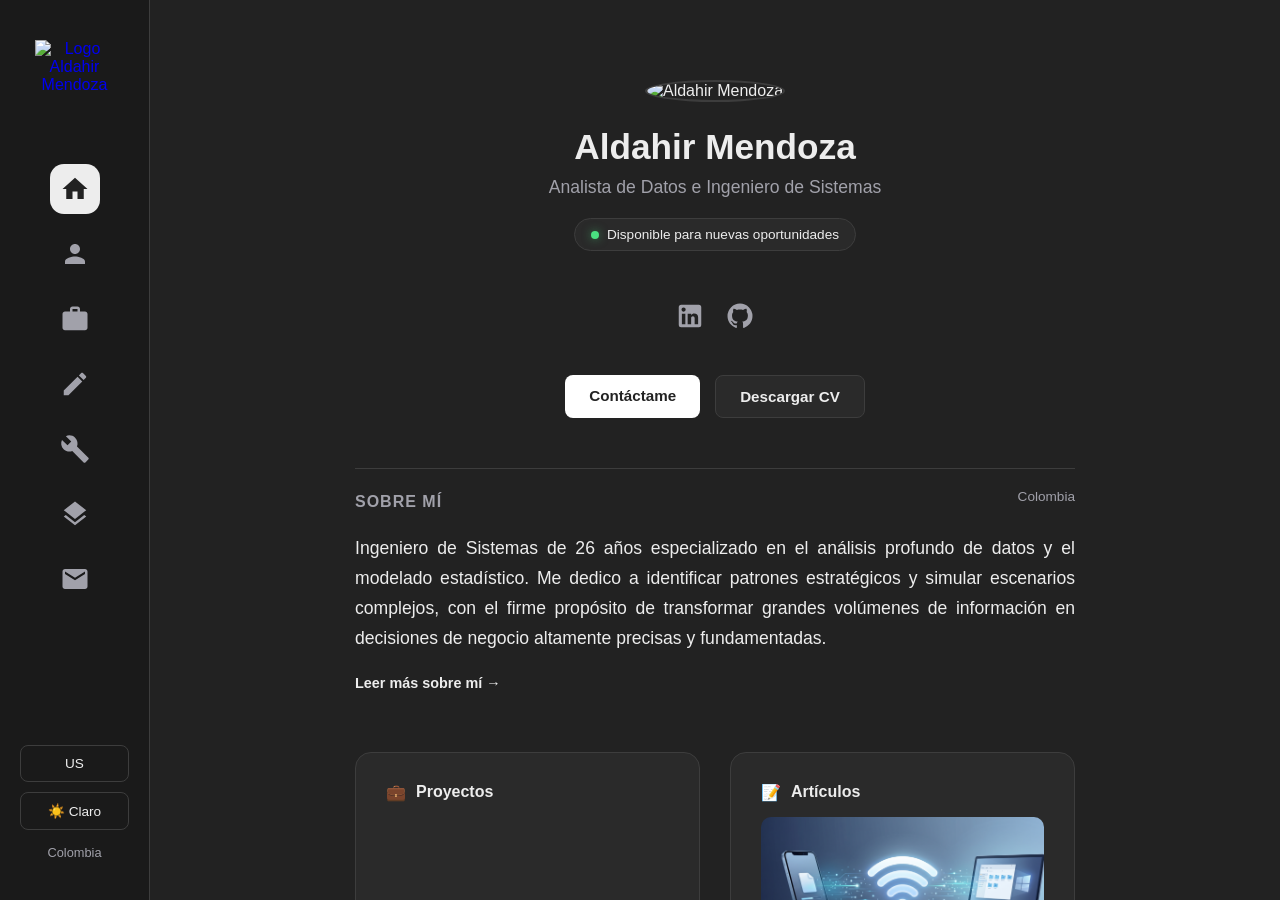
==== commit 3392636f: "Add files via upload" ====
--- a/index.html
+++ b/index.html
@@ -4,7 +4,7 @@
     <meta charset="UTF-8">
     <meta name="viewport" content="width=device-width, initial-scale=1.0">
     <title>Aldahir Mendoza | Data Analyst</title>
-    <link rel="icon" type="image/png" href="assets/images/LOGO_PROFESIONAL_Blanco.png">
+    <link rel="icon" type="image/png" href="assets/images/logoblanco.png">
     <link href="https://fonts.googleapis.com/css2?family=Inter:wght@400;500;600;800&display=swap" rel="stylesheet">
     <link rel="stylesheet" href="assets/css/main.css">
 </head>
@@ -22,13 +22,13 @@
             <!-- 1. Logo para la barra lateral (Computadora) -->
             <a href="index.html" class="desktop-header" style="display: block; text-decoration: none;">
                 <!-- FÍJATE EN LA CLASE "site-logo" QUE AGREGUÉ AQUÍ ABAJO -->
-                <img src="assets/images/LOGO_PROFESIONAL_Blanco.png" alt="Logo Aldahir Mendoza" class="site-logo" style="width: 100%; max-width: 80px; height: auto; margin: 0 auto; display: block;">
+                <img src="assets/images/logoblanco.png" alt="Logo Aldahir Mendoza" class="site-logo" style="width: 100%; max-width: 80px; height: auto; margin: 0 auto; display: block;">
             </a>
             
             <!-- 2. Logo centrado para la barra superior (Celulares) -->
             <a href="index.html" class="show-mobile mobile-logo-link" style="display: none;">
                 <!-- Y TAMBIÉN LA AGREGUÉ AQUÍ ABAJO -->
-                <img src="assets/images/LOGO_PROFESIONAL_Blanco.png" alt="Logo Celular" class="site-logo" style="height: 40px; width: auto; object-fit: contain;">
+                <img src="assets/images/logoblanco.png" alt="Logo Celular" class="site-logo" style="height: 40px; width: auto; object-fit: contain;">
             </a>
         </div>
         
@@ -125,7 +125,7 @@
             
             <section class="home-header animate-fade-up delay-1">
                 <div class="avatar-container">
-                    <img src="assets/images/FotoHV.jpg" alt="Aldahir Mendoza" class="home-avatar">
+                    <img src="assets/images/fotohv.jpg" alt="Aldahir Mendoza" class="home-avatar">
                 </div>
                 <h1 class="home-name">Aldahir Mendoza</h1>
                 <p class="home-title" data-i18n="role">Data Analyst & Systems Engineer</p>
@@ -179,7 +179,7 @@
                         <h3 data-i18n="nav_writing">Artículos</h3>
                     </div>
                     <!-- IMAGEN DEL ARTÍCULO 1 -->
-                    <div class="featured-article-preview" style="background: url('assets/images/IOS-PC.PNG') center/cover no-repeat;"></div>
+                    <div class="featured-article-preview" style="background: url('assets/images/iospc.png') center/cover no-repeat;"></div>
                     <h4>Transfiere archivos de iOS a Windows</h4>
                     <p data-i18n="featured_a1_desc">Configura una carpeta compartida (SMB) para pasar Gigas de datos a máxima velocidad.</p>
                     <a href="writing.html" class="home-link-more" data-i18n="read_articles">Read articles →</a>
@@ -195,4 +195,4 @@
 
     <script src="assets/js/main.js"></script>
 </body>
-</html>
+</html>
--- a/assets/css/main.css
+++ b/assets/css/main.css
@@ -1382,6 +1382,59 @@
     transition: opacity 0.3s ease;
 }
 
+/* =================================================================
+   CORRECCIONES MÓVILES: SCROLL LATERAL, MENÚ INFERIOR Y HEADER
+   ================================================================= */
+
+/* 1. SOLUCIÓN SCROLL LATERAL: Evitar que el cuerpo de la página se desborde */
+html, body {
+    overflow-x: hidden;
+}
+
+/* Permitir que el scroll lateral SOLO ocurra dentro de los bloques de código, no en la pantalla */
+pre, code, .code-block, .simulator-container {
+    max-width: 100%;
+    overflow-x: auto; 
+    box-sizing: border-box;
+}
+
+/* 2. SOLUCIÓN SUPERPOSICIÓN HEADER: Evitar que el texto choque con el menú */
+.mobile-header {
+    font-size: 1rem !important; /* Reduce ligeramente el tamaño */
+    white-space: nowrap; /* Obliga al texto a estar en una sola línea */
+    overflow: hidden; /* Oculta el exceso de texto */
+    text-overflow: ellipsis; /* Agrega "..." si es demasiado largo */
+    margin-right: 15px !important; /* Crea un margen con el botón de menú */
+    flex-shrink: 1; /* Permite que el texto ceda espacio */
+}
+
+.controls {
+    flex-shrink: 0; /* Protege a los botones (rayas, US, sol) para que no se aplasten */
+}
+
+/* 3. SOLUCIÓN MENÚ INFERIOR: Hacer la barra de navegación más compacta */
+@media (max-width: 768px) {
+    .bottom-nav-bar {
+        height: 60px; /* Reducimos la altura total */
+        padding-top: 5px;
+        padding-bottom: env(safe-area-inset-bottom, 5px); /* Respeta la barra de iPhone */
+    }
+    
+    .bottom-nav-item {
+        padding: 5px;
+        gap: 2px; /* Reduce el espacio entre el ícono y el texto */
+    }
+
+    .bottom-nav-item svg {
+        width: 20px; /* Íconos más pequeños */
+        height: 20px;
+    }
+
+    .bottom-nav-item span {
+        font-size: 0.65rem; /* Texto más pequeño */
+    }
+}
+
 .lightbox-modal.show {
     display: flex;
     opacity: 1;
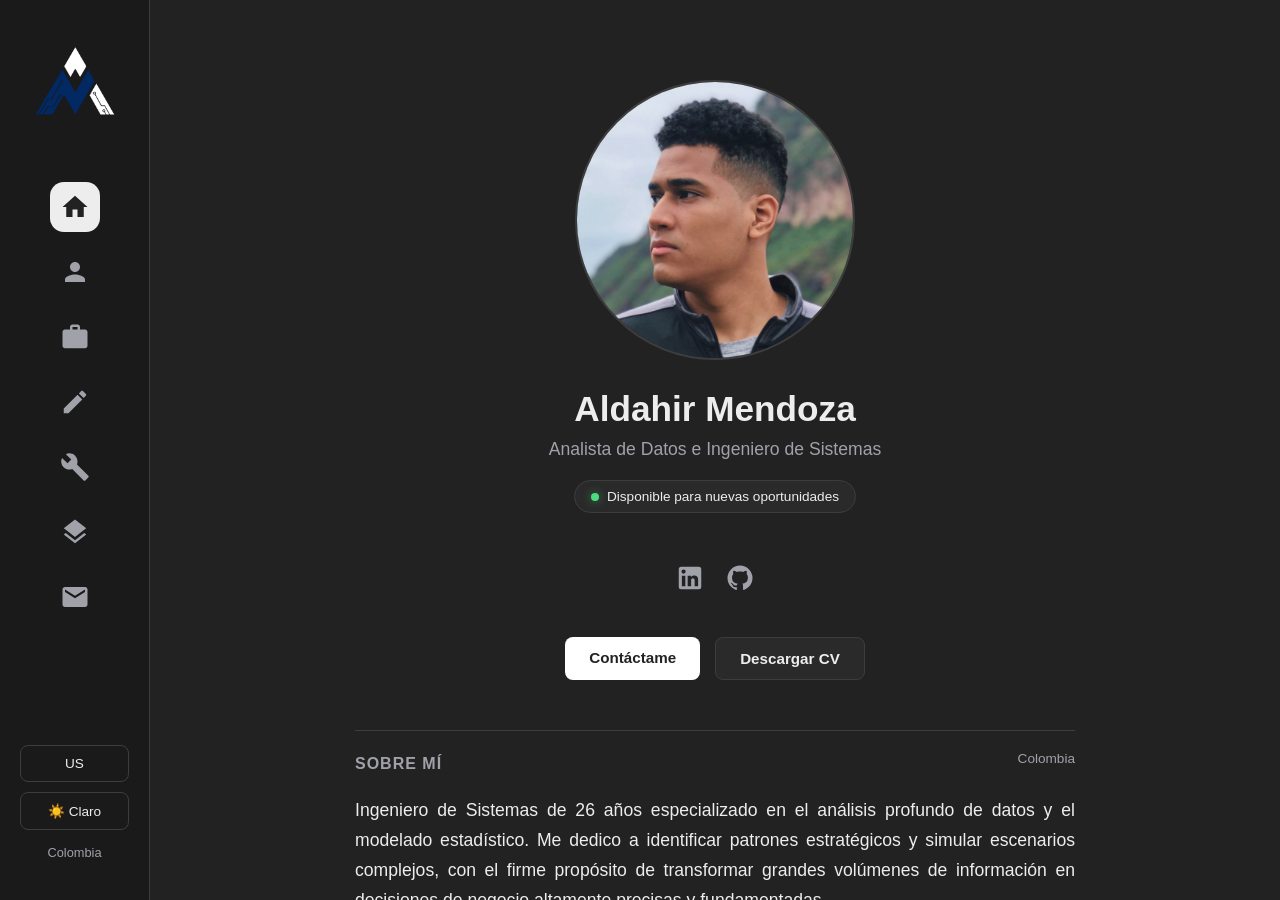
==== commit 263cb052: "Update index.html" ====
--- a/index.html
+++ b/index.html
@@ -4,7 +4,7 @@
     <meta charset="UTF-8">
     <meta name="viewport" content="width=device-width, initial-scale=1.0">
     <title>Aldahir Mendoza | Data Analyst</title>
-    <link rel="icon" type="image/png" href="assets/images/logoblanco.png">
+    <link rel="icon" type="image/png" href="assets/images/logoblanco.png?v=2">
     <link href="https://fonts.googleapis.com/css2?family=Inter:wght@400;500;600;800&display=swap" rel="stylesheet">
     <link rel="stylesheet" href="assets/css/main.css">
 </head>
@@ -195,4 +195,4 @@
 
     <script src="assets/js/main.js"></script>
 </body>
-</html>+</html>
--- a/assets/css/main.css
+++ b/assets/css/main.css
@@ -865,7 +865,7 @@
     /* 2 columnas en Tablet/Móvil horizontal */
 }
 
-@media (max-width: 480px) {
+@media (max-width: 400px) {
     .stack-grid {
         grid-template-columns: 1fr;
     }
@@ -1415,24 +1415,52 @@
 /* 3. SOLUCIÓN MENÚ INFERIOR: Hacer la barra de navegación más compacta */
 @media (max-width: 768px) {
     .bottom-nav-bar {
-        height: 60px; /* Reducimos la altura total */
+        height: 55px; /* Reducimos la altura total */
         padding-top: 5px;
-        padding-bottom: env(safe-area-inset-bottom, 5px); /* Respeta la barra de iPhone */
+        padding-bottom: env(safe-area-inset-bottom, 2px); /* Respeta la barra de iPhone */
     }
     
     .bottom-nav-item {
         padding: 5px;
-        gap: 2px; /* Reduce el espacio entre el ícono y el texto */
+        gap: 1px; /* Reduce el espacio entre el ícono y el texto */
     }
 
     .bottom-nav-item svg {
-        width: 20px; /* Íconos más pequeños */
-        height: 20px;
+        width: 25px; /* Íconos más pequeños */
+        height: 25px;
     }
 
     .bottom-nav-item span {
         font-size: 0.65rem; /* Texto más pequeño */
     }
+}
+
+/* =================================================================
+   ALINEAR TÍTULOS A LA IZQUIERDA EN MÓVIL
+   ================================================================= */
+@media (max-width: 768px) {
+    /* 1. Mueve el título de la barra superior hacia la izquierda (junto al logo) */
+    .mobile-header {
+        text-align: left !important;
+        padding-left: 0px !important; /* Espacio de separación con el logo */
+        margin-right: auto !important; /* Empuja los íconos de la derecha para que no se superpongan */
+        flex-grow: 1 !important;
+    }
+
+    /* 2. Mueve los títulos internos de las secciones (Proyectos, Servicios, Artículos) a la izquierda */
+    .split-sidebar h3, 
+    .about-header-main h2 {
+        text-align: left !important;
+        padding-left: 15px !important;
+        width: 100% !important;
+    }
+}
+
+/* Justificar todo el texto dentro de Proyectos, Servicios y Artículos */
+#projectDetailArea p, #projectDetailArea li, #projectDetailArea div,
+#serviceDetailArea p, #serviceDetailArea li, #serviceDetailArea div,
+#writingDetailArea p, #writingDetailArea li, #writingDetailArea div {
+    text-align: justify !important;
 }
 
 .lightbox-modal.show {
